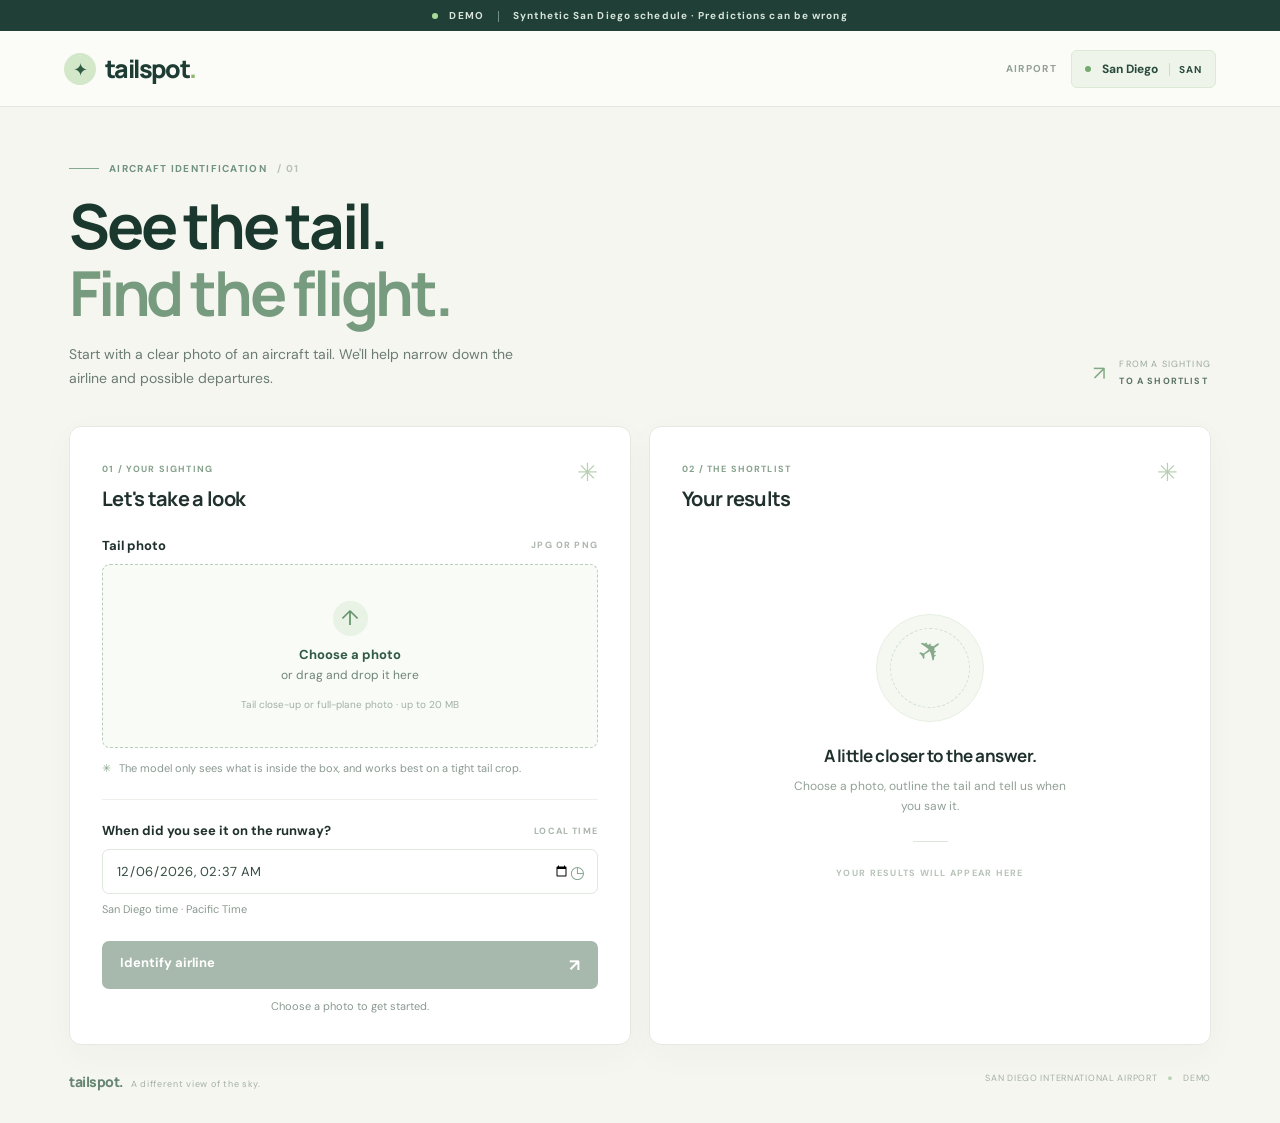
==== app/static/index.html @ aa43da2a "Add Tailspot Databricks App for tail photo submissions Implement the wireframe as a FastAPI Databric" ====
<!doctype html>
<html lang="en">
<head>
  <meta charset="utf-8">
  <meta name="viewport" content="width=device-width, initial-scale=1">
  <title>tailspot. · Identify the airline from a tail photo</title>
  <link rel="stylesheet" href="styles.css">
  <script src="app.js" defer></script>
</head>
<body>
  <div class="prototype-banner" role="note"><span class="status-dot" aria-hidden="true"></span> DEMO <span class="banner-divider" aria-hidden="true"></span> Synthetic San Diego schedule · Predictions can be wrong</div>
  <header class="topbar">
    <a class="brand" href="#top" aria-label="Tailspot home"><span class="brand-icon" aria-hidden="true">✦</span><span>tailspot<span class="brand-period">.</span></span></a>
    <div class="header-right">
      <span class="header-label">AIRPORT</span>
      <span class="airport-chip"><span class="airport-dot" aria-hidden="true"></span> San Diego <b>SAN</b></span>
    </div>
  </header>

  <main id="top">
    <section class="intro">
      <div>
        <div class="eyebrow"><span class="line" aria-hidden="true"></span> AIRCRAFT IDENTIFICATION <span class="eyebrow-number">/ 01</span></div>
        <h1>See the tail.<br><span>Find the flight.</span></h1>
        <p>Start with a clear photo of an aircraft tail. We'll help narrow down the airline and possible departures.</p>
      </div>
      <div class="intro-note"><span class="note-icon" aria-hidden="true">↗</span><span>FROM A SIGHTING<br><strong>TO A SHORTLIST</strong></span></div>
    </section>

    <div class="workspace">
      <!-- 01 / Input -->
      <section class="card input-card" aria-labelledby="input-title">
        <div class="card-heading">
          <div><span class="step">01 / YOUR SIGHTING</span><h2 id="input-title">Let's take a look</h2></div>
          <span class="corner-mark" aria-hidden="true">✳</span>
        </div>

        <div class="form-label-row"><label for="photo">Tail photo</label><span>JPG OR PNG</span></div>
        <label class="upload" id="upload-zone" for="photo">
          <span class="upload-icon" aria-hidden="true">↑</span>
          <strong>Choose a photo</strong>
          <span>or drag and drop it here</span>
          <small>Tail close-up or full-plane photo · up to <span id="upload-limit">20 MB</span></small>
          <input id="photo" type="file" accept="image/jpeg,image/png" class="visually-hidden" aria-describedby="photo-error">
        </label>

        <div class="preview" id="preview" hidden>
          <div class="preview-info">
            <div><span class="preview-eyebrow">SELECT THE TAIL</span><strong id="file-name"></strong></div>
            <button type="button" class="text-button" id="change-photo">Change photo ↗</button>
          </div>
          <div class="crop-help-row">
            <p class="crop-help">Drag a box around the tail, leaving a little space around it.</p>
            <button type="button" class="text-button" id="use-whole-photo">Use whole photo</button>
          </div>
          <canvas id="crop-canvas" aria-label="Photo: draw a box around the aircraft tail"></canvas>
          <fieldset class="crop-fields">
            <legend>Or enter the box edges as percentages of the image</legend>
            <label>Left <input id="crop-left" type="number" min="0" max="100" step="0.1" inputmode="decimal"></label>
            <label>Top <input id="crop-top" type="number" min="0" max="100" step="0.1" inputmode="decimal"></label>
            <label>Right <input id="crop-right" type="number" min="0" max="100" step="0.1" inputmode="decimal"></label>
            <label>Bottom <input id="crop-bottom" type="number" min="0" max="100" step="0.1" inputmode="decimal"></label>
          </fieldset>
          <p id="crop-error" class="crop-error" role="status"></p>
          <button type="button" id="apply-crop" class="crop-button" disabled>Preview tail crop ↗</button>
          <div id="cropped-result" hidden>
            <div class="crop-output-heading">TAIL CROP PREVIEW</div>
            <img id="cropped-image" alt="Preview of the selected tail crop">
            <p class="crop-output-note">The server may reduce large crops to 1536 px before sending them to the model.</p>
            <button type="button" id="download-crop" class="text-button">Download crop ↓</button>
          </div>
        </div>

        <p id="photo-error" class="form-error" role="alert" hidden></p>
        <p class="photo-guidance"><span aria-hidden="true">✳</span> The model only sees what is inside the box, and works best on a tight tail crop.</p>

        <div class="field-divider"></div>

        <div class="form-label-row"><label for="observed">When did you see it on the runway?</label><span>LOCAL TIME</span></div>
        <div class="time-field">
          <input id="observed" type="datetime-local" required aria-describedby="observed-hint">
          <span class="field-icon" aria-hidden="true">◷</span>
        </div>
        <p class="field-hint" id="observed-hint">San Diego time · Pacific Time</p>

        <button class="primary-button" id="submit-button" type="button" disabled>Identify airline <span aria-hidden="true">↗</span></button>
        <p class="button-note" id="submit-note">Choose a photo to get started.</p>
      </section>

      <!-- 02 / Results -->
      <section class="card result-card" id="result-card" aria-labelledby="results-title">
        <div class="card-heading">
          <div><span class="step">02 / THE SHORTLIST</span><h2 id="results-title" tabindex="-1">Your results</h2></div>
          <span class="status-badge" id="result-badge" hidden></span>
          <span class="corner-mark" id="result-corner" aria-hidden="true">✳</span>
        </div>

        <div id="result-region" aria-live="polite">
          <!-- Empty -->
          <div id="empty-state" class="empty-state">
            <div class="empty-icon" aria-hidden="true"><span>✈</span><i></i></div>
            <h3>A little closer to the answer.</h3>
            <p>Choose a photo, outline the tail and tell us when you saw it.</p>
            <div class="empty-divider"></div>
            <span>YOUR RESULTS WILL APPEAR HERE</span>
          </div>

          <!-- Working -->
          <div id="working-state" class="working-state" hidden>
            <div class="spinner" aria-hidden="true"></div>
            <h3>Identifying the airline…</h3>
            <p id="working-message" class="working-message">Uploading your photo…</p>
            <p class="working-meta">
              <span id="working-attempt" hidden></span>
              <span aria-hidden="true">ELAPSED <span id="working-elapsed">00:00</span></span>
            </p>
            <ol class="progress-steps" id="progress-steps" aria-label="Progress">
              <li data-step="upload">Save photo</li>
              <li data-step="model">Identify airline</li>
              <li data-step="schedule">Check schedule</li>
              <li data-step="record">Save result</li>
            </ol>
            <div class="candidate-note working-note">
              <span aria-hidden="true">✳</span>
              <p><strong>The first request after a quiet period can take a few minutes.</strong> The model scales to zero when idle and needs time to wake up. Keep this page open — we'll keep checking.</p>
            </div>
            <button type="button" class="reset-button" id="cancel-working">← Stop waiting and start over</button>
          </div>

          <!-- Result -->
          <div id="result-state" hidden>
            <div class="result-label"><span>IDENTIFIED AIRLINE</span><span>MODEL OUTPUT</span></div>
            <div class="airline-result">
              <div class="airline-emblem" id="airline-emblem" aria-hidden="true"></div>
              <div>
                <span class="result-caption">AIRLINE</span>
                <h3 id="airline-name"></h3>
                <p id="airline-confidence"></p>
              </div>
              <div class="airline-arrow" aria-hidden="true">↗</div>
            </div>
            <div class="probabilities" id="probabilities">
              <span class="result-caption" id="probabilities-title">SCORES FOR ALL AIRLINES</span>
              <ul class="probability-list" id="probability-list" aria-labelledby="probabilities-title"></ul>
            </div>
            <p class="result-warning" id="result-warning" hidden></p>

            <div class="candidate-heading">
              <div><span class="step">NEXT / SCHEDULE LOOKUP</span><h3>Possible departures</h3><p id="sighting-line"></p></div>
              <span class="count-badge" id="candidate-count"></span>
            </div>
            <div id="candidate-list"></div>
            <p class="no-candidates" id="no-candidates" hidden></p>

            <div class="candidate-note">
              <span aria-hidden="true">✳</span>
              <p><strong>These are possibilities, not confirmed flights.</strong> Schedule times are gate departures, and runway timing can vary. The model can also be wrong, even when its confidence is high. The schedule is synthetic demo data.</p>
            </div>
            <p class="submission-footnote" id="submission-footnote" hidden></p>
            <button type="button" class="reset-button" id="reset-result">← Start over</button>
          </div>

          <!-- Failed -->
          <div id="failed-state" class="failed-state" hidden>
            <div class="failed-icon" aria-hidden="true">!</div>
            <h3>We couldn't finish this one.</h3>
            <p id="failed-message" class="failed-message"></p>
            <div class="failed-actions">
              <button type="button" class="crop-button retry-button" id="retry-submission">Try again ↻</button>
              <button type="button" class="reset-button" id="reset-failed">← Start over</button>
            </div>
          </div>
        </div>
      </section>
    </div>

    <footer><span><strong>tailspot.</strong> &nbsp; A different view of the sky.</span><span>SAN DIEGO INTERNATIONAL AIRPORT <span class="footer-dot" aria-hidden="true">●</span> DEMO</span></footer>
  </main>
</body>
</html>
---- app/static/styles.css ----
@import url('https://fonts.googleapis.com/css2?family=DM+Sans:wght@400;500;600;700&family=Manrope:wght@400;500;600;700;800&display=swap');

/* ---------- Base ---------- */
:root {
  font-family: 'DM Sans', sans-serif;
  color: #20312d;
  background: #f6f6f1;
  font-synthesis: none;
}

* { box-sizing: border-box; }
[hidden] { display: none !important; }
body { margin: 0; }
h1, h2, h3, p { margin: 0; }
h1, h2, h3 { font-family: Manrope, sans-serif; }

.visually-hidden {
  position: absolute;
  width: 1px;
  height: 1px;
  padding: 0;
  margin: -1px;
  overflow: hidden;
  clip: rect(0, 0, 0, 0);
  white-space: nowrap;
  border: 0;
}

button:focus-visible,
input:focus-visible,
a:focus-visible {
  outline: 2px solid #285441;
  outline-offset: 2px;
}

/* ---------- Status banner & header ---------- */
.prototype-banner {
  background: #203f36;
  color: #d8e5dc;
  text-align: center;
  padding: 9px 18px;
  font-size: 10px;
  letter-spacing: .11em;
  font-weight: 700;
}

.status-dot,
.airport-dot {
  display: inline-block;
  width: 6px;
  height: 6px;
  border-radius: 50%;
  background: #a8db98;
  margin-right: 8px;
  vertical-align: middle;
}

.banner-divider {
  display: inline-block;
  height: 11px;
  border-left: 1px solid #729186;
  margin: 0 11px;
  vertical-align: middle;
}

.topbar {
  height: 76px;
  border-bottom: 1px solid #e2e7df;
  background: #fbfcf8;
  display: flex;
  align-items: center;
  justify-content: space-between;
  padding: 0 max(5%, calc((100% - 1190px) / 2));
}

.brand {
  font: 800 25px Manrope, sans-serif;
  text-decoration: none;
  color: #1d3c33;
  letter-spacing: -1.6px;
  display: flex;
  align-items: center;
  gap: 9px;
}

.brand-icon {
  font-size: 18px;
  background: #d3e7c9;
  color: #315c43;
  border-radius: 50%;
  width: 32px;
  height: 32px;
  display: grid;
  place-items: center;
  letter-spacing: 0;
}

.brand-period { color: #91b773; }

.header-right {
  display: flex;
  align-items: center;
  gap: 14px;
}

.header-label,
.airport-chip,
.step,
.eyebrow,
.form-label-row span,
.preview-eyebrow,
.result-label,
.result-caption,
.count-badge {
  font-size: 10px;
  letter-spacing: .13em;
  font-weight: 700;
}

.header-label { color: #939f98; }

.airport-chip {
  background: #eef4ea;
  border: 1px solid #dce9d7;
  padding: 10px 13px;
  border-radius: 6px;
  color: #294a3c;
  letter-spacing: 0;
  font-size: 12px;
}

.airport-chip b {
  border-left: 1px solid #cddccc;
  padding-left: 9px;
  margin-left: 8px;
  font-size: 10px;
  letter-spacing: .1em;
}

.airport-dot { background: #74aa6f; }

/* ---------- Intro ---------- */
main {
  max-width: 1190px;
  margin: auto;
  padding: 0 24px;
}

.intro {
  display: flex;
  justify-content: space-between;
  align-items: flex-end;
  padding: 55px 0 35px;
}

.eyebrow {
  color: #729280;
  display: flex;
  align-items: center;
  gap: 10px;
}

.line {
  width: 30px;
  height: 1px;
  background: #83a991;
}

.eyebrow-number { color: #b6c1b9; }

h1 {
  font-size: clamp(39px, 5vw, 62px);
  line-height: 1.08;
  letter-spacing: -3.2px;
  margin: 18px 0 16px;
  font-weight: 700;
  color: #1b382e;
}

h1 span { color: #779b7e; }

.intro p {
  font-size: 14px;
  color: #6b7c73;
  line-height: 1.7;
  max-width: 470px;
}

.intro-note {
  display: flex;
  gap: 12px;
  align-items: center;
  font-size: 9px;
  letter-spacing: .13em;
  color: #9aa89d;
  line-height: 1.8;
}

.intro-note strong { color: #597263; }

.note-icon {
  font-size: 20px;
  color: #83aa85;
}

/* ---------- Workspace & cards ---------- */
.workspace {
  display: grid;
  grid-template-columns: 1fr 1fr;
  gap: 18px;
  align-items: stretch;
}

.card {
  background: #fff;
  border: 1px solid #e4eae2;
  border-radius: 12px;
  box-shadow: 0 10px 35px #213c2c08;
  padding: 29px 32px;
}

.card-heading {
  display: flex;
  justify-content: space-between;
  align-items: flex-start;
  margin-bottom: 25px;
}

.step {
  color: #85a18c;
  font-size: 9px;
}

.card-heading h2 {
  font-size: 20px;
  letter-spacing: -.7px;
  margin-top: 8px;
}

/* Programmatic focus target (tabindex="-1") after results/failures appear. */
#results-title:focus { outline: none; }

.corner-mark {
  color: #b8cfb2;
  font-size: 25px;
}

/* ---------- Input card ---------- */
.form-label-row {
  display: flex;
  justify-content: space-between;
  align-items: center;
  margin-bottom: 10px;
}

.form-label-row label {
  font-size: 13px;
  font-weight: 700;
}

.form-label-row span {
  color: #aab6ac;
  font-size: 9px;
}

.upload {
  height: 184px;
  border: 1px dashed #bacdbd;
  border-radius: 8px;
  background: #f8fbf6;
  display: flex;
  flex-direction: column;
  align-items: center;
  justify-content: center;
  cursor: pointer;
  color: #718579;
  font-size: 12px;
  text-align: center;
  padding: 0 16px;
  transition: .2s;
}

.upload:hover,
.upload.dragging {
  background: #eef7eb;
  border-color: #739b77;
}

.upload:focus-within {
  outline: 2px solid #285441;
  outline-offset: 3px;
}

.upload strong {
  color: #315a45;
  font-size: 13px;
  margin: 10px 0 4px;
}

.upload small {
  color: #a2b0a4;
  margin-top: 15px;
}

.upload-icon {
  width: 35px;
  height: 35px;
  background: #e8f2e5;
  display: grid;
  place-items: center;
  border-radius: 50%;
  font-size: 21px;
  color: #66936d;
}

.preview {
  border: 1px solid #e4eae2;
  border-radius: 8px;
  overflow: hidden;
}

.preview-info {
  display: flex;
  justify-content: space-between;
  align-items: center;
  padding: 12px;
}

.preview-info strong {
  display: block;
  font-size: 12px;
  max-width: 220px;
  overflow: hidden;
  text-overflow: ellipsis;
  white-space: nowrap;
  margin-top: 4px;
}

.preview-eyebrow {
  color: #8aa08e;
  font-size: 9px;
}

.text-button,
.reset-button {
  border: 0;
  background: none;
  color: #517c5d;
  cursor: pointer;
  font-weight: 700;
  font-size: 11px;
  font-family: 'DM Sans', sans-serif;
}

.text-button:disabled,
.reset-button:disabled {
  opacity: .5;
  cursor: not-allowed;
}

.crop-help-row {
  display: flex;
  justify-content: space-between;
  align-items: baseline;
  gap: 12px;
  padding: 0 12px 10px;
}

.crop-help {
  font-size: 11px;
  line-height: 1.5;
  color: #708579;
}

.crop-help-row .text-button {
  padding: 0;
  white-space: nowrap;
}

#crop-canvas {
  display: block;
  width: 100%;
  height: auto;
  cursor: crosshair;
  touch-action: none;
  background: #edf2ed;
}

#crop-canvas.is-locked { cursor: not-allowed; }

.crop-fields {
  display: grid;
  grid-template-columns: repeat(4, minmax(0, 1fr));
  gap: 8px;
  border: 0;
  margin: 12px 12px 0;
  padding: 0;
}

.crop-fields legend {
  font-size: 10px;
  color: #708579;
  margin-bottom: 8px;
}

.crop-fields label {
  font-size: 10px;
  font-weight: 700;
  color: #61776a;
}

.crop-fields input {
  display: block;
  width: 100%;
  margin-top: 4px;
  border: 1px solid #dfe7de;
  border-radius: 5px;
  padding: 6px;
  font: 12px 'DM Sans', sans-serif;
  color: #354d40;
}

.crop-fields input:disabled {
  background: #f6f8f4;
  color: #9aa89d;
}

.crop-error {
  color: #ad4a3c;
  font-size: 11px;
  margin: 7px 12px;
}

.crop-button {
  margin: 4px 12px 12px;
  padding: 9px 12px;
  background: #e7f1e5;
  color: #315a45;
  border: 0;
  border-radius: 5px;
  font: 700 11px 'DM Sans', sans-serif;
  cursor: pointer;
}

.crop-button:disabled {
  opacity: .5;
  cursor: not-allowed;
}

#cropped-result {
  border-top: 1px solid #e4eae2;
  padding: 12px;
}

.crop-output-heading {
  font-size: 9px;
  letter-spacing: .12em;
  color: #85a18c;
  font-weight: 700;
  margin-bottom: 8px;
}

#cropped-image {
  display: block;
  max-width: 100%;
  max-height: 200px;
  width: auto;
  height: auto;
  margin-bottom: 8px;
}

.crop-output-note {
  font-size: 10px;
  line-height: 1.5;
  color: #8a9990;
  margin-bottom: 6px;
}

#download-crop { padding: 0; }

.form-error {
  color: #ad4a3c;
  background: #fbefec;
  border-radius: 6px;
  padding: 8px 10px;
  font-size: 11px;
  line-height: 1.5;
  margin-top: 10px;
}

.photo-guidance,
.field-hint,
.button-note {
  font-size: 11px;
  color: #8a9990;
  line-height: 1.6;
}

.photo-guidance {
  margin: 12px 0 0;
  display: flex;
  gap: 8px;
}

.photo-guidance span { color: #87a68a; }

.field-divider {
  border-top: 1px solid #edf0eb;
  margin: 22px 0;
}

.time-field {
  display: flex;
  border: 1px solid #dfe7de;
  border-radius: 7px;
  align-items: center;
  padding: 0 12px;
  height: 45px;
}

.time-field:focus-within {
  border-color: #739b77;
  box-shadow: 0 0 0 3px #e3eee0;
}

.time-field input {
  font: 13px 'DM Sans', sans-serif;
  color: #354d40;
  border: 0;
  background: transparent;
  width: 100%;
  outline: none;
}

.time-field input:disabled { color: #9aa89d; }

.field-icon {
  color: #82a288;
  font-size: 17px;
}

.field-hint { margin-top: 7px; }

.primary-button {
  width: 100%;
  height: 48px;
  border: 0;
  border-radius: 7px;
  background: #285441;
  color: white;
  text-align: left;
  padding: 0 18px;
  font: 700 13px 'DM Sans', sans-serif;
  margin-top: 22px;
  cursor: pointer;
}

.primary-button:hover { background: #1a4231; }

.primary-button:disabled,
.primary-button:disabled:hover {
  background: #a7b8ad;
  cursor: not-allowed;
}

.primary-button span {
  float: right;
  font-size: 17px;
}

.button-note {
  text-align: center;
  margin-top: 9px;
}

/* ---------- Result card ---------- */
.result-card { min-height: 575px; }

.status-badge {
  font-size: 9px;
  color: #8e9e91;
  background: #f3f6f1;
  border: 1px solid #e5ebe3;
  padding: 7px 9px;
  border-radius: 4px;
  letter-spacing: .1em;
  font-weight: 700;
}

.status-badge.is-working {
  color: #628269;
  background: #eff6ed;
  border-color: #dce9d7;
}

.status-badge.is-failed {
  color: #ad4a3c;
  background: #fbefec;
  border-color: #f1d8d2;
}

/* Empty */
.empty-state {
  min-height: 420px;
  display: flex;
  flex-direction: column;
  align-items: center;
  justify-content: center;
  text-align: center;
}

.empty-icon {
  width: 108px;
  height: 108px;
  background: #f4f8f1;
  border: 1px solid #e7efe4;
  border-radius: 50%;
  display: grid;
  place-items: center;
  color: #86a98b;
  position: relative;
  font-size: 30px;
}

.empty-icon:after {
  content: '';
  position: absolute;
  inset: 13px;
  border: 1px dashed #ceded0;
  border-radius: 50%;
}

.empty-icon span { transform: rotate(-35deg); }

.empty-state h3 {
  font-size: 17px;
  letter-spacing: -.5px;
  margin-top: 22px;
}

.empty-state p {
  font-size: 12px;
  color: #91a096;
  line-height: 1.7;
  max-width: 280px;
  margin-top: 9px;
}

.empty-divider {
  width: 35px;
  border-top: 1px solid #dce7da;
  margin: 25px;
}

.empty-state > span {
  font-size: 9px;
  color: #b7c3b8;
  letter-spacing: .14em;
  font-weight: 700;
}

/* Working */
.working-state {
  min-height: 420px;
  display: flex;
  flex-direction: column;
  align-items: center;
  justify-content: center;
  text-align: center;
}

.spinner {
  width: 58px;
  height: 58px;
  border-radius: 50%;
  border: 3px solid #e3eee0;
  border-top-color: #285441;
  animation: tailspot-spin 1s linear infinite;
}

@keyframes tailspot-spin {
  to { transform: rotate(360deg); }
}

.working-state h3 {
  font-size: 17px;
  letter-spacing: -.5px;
  margin-top: 22px;
}

.working-message {
  font-size: 12px;
  color: #6b7c73;
  line-height: 1.7;
  max-width: 320px;
  margin-top: 9px;
}

.working-meta {
  display: flex;
  gap: 12px;
  justify-content: center;
  font-size: 9px;
  letter-spacing: .13em;
  font-weight: 700;
  color: #85a18c;
  margin-top: 8px;
  font-variant-numeric: tabular-nums;
}

.progress-steps {
  list-style: none;
  display: flex;
  flex-wrap: wrap;
  justify-content: center;
  gap: 6px;
  padding: 0;
  margin: 22px 0 4px;
}

.progress-steps li {
  font-size: 9px;
  letter-spacing: .1em;
  font-weight: 700;
  text-transform: uppercase;
  color: #b7c3b8;
  background: #f6f8f4;
  border: 1px solid #e7efe4;
  border-radius: 4px;
  padding: 6px 8px;
}

.progress-steps li.is-done {
  color: #739c78;
  background: #eff6ed;
  border-color: #dce9d7;
}

.progress-steps li.is-active {
  color: #fff;
  background: #285441;
  border-color: #285441;
}

.working-note {
  text-align: left;
  max-width: 380px;
}

/* Result */
.result-label {
  display: flex;
  justify-content: space-between;
  color: #a0b0a2;
  font-size: 9px;
  margin-bottom: 10px;
}

.airline-result {
  display: flex;
  align-items: center;
  gap: 14px;
  padding: 17px;
  border: 1px solid #e5ece3;
  border-radius: 8px;
}

.airline-emblem {
  background: #254a6b;
  color: #f5d76e;
  border-radius: 50%;
  width: 46px;
  height: 46px;
  display: grid;
  place-items: center;
  font: 800 20px Manrope, sans-serif;
  flex: none;
}

.result-caption {
  color: #90a095;
  font-size: 9px;
}

.airline-result h3 {
  font-size: 16px;
  letter-spacing: -.4px;
  margin: 4px 0;
}

.airline-code {
  display: inline-block;
  margin-left: 5px;
  padding: 3px 6px;
  border-radius: 4px;
  background: #eef4ea;
  color: #688b6f;
  font: 700 10px 'DM Sans', sans-serif;
  letter-spacing: .08em;
  vertical-align: middle;
}

.airline-result p,
.candidate-heading p {
  font-size: 11px;
  color: #91a096;
}

.airline-arrow {
  margin-left: auto;
  color: #8fac96;
  font-size: 19px;
}

.probabilities { margin-top: 14px; }

.probability-list {
  list-style: none;
  margin: 9px 0 0;
  padding: 0;
  display: grid;
  gap: 7px;
}

.probability-row {
  display: grid;
  grid-template-columns: 84px 1fr 48px;
  align-items: center;
  gap: 10px;
  font-size: 11px;
  color: #61776a;
}

.probability-name {
  font-weight: 700;
  overflow: hidden;
  text-overflow: ellipsis;
  white-space: nowrap;
}

.probability-track {
  height: 6px;
  border-radius: 3px;
  background: #eef3ec;
  overflow: hidden;
}

.probability-fill {
  display: block;
  height: 100%;
  border-radius: 3px;
  background: #b7d1b2;
}

.probability-value {
  text-align: right;
  font-weight: 700;
  color: #628269;
  font-variant-numeric: tabular-nums;
}

.probability-row.is-top .probability-name { color: #1b382e; }
.probability-row.is-top .probability-fill { background: #285441; }

.result-warning {
  background: #fbf5e8;
  color: #85672c;
  border-radius: 6px;
  padding: 9px 11px;
  font-size: 11px;
  line-height: 1.5;
  margin-top: 14px;
}

.candidate-heading {
  display: flex;
  justify-content: space-between;
  align-items: flex-end;
  margin: 24px 0 10px;
}

.candidate-heading h3 {
  font-size: 17px;
  letter-spacing: -.5px;
  margin: 7px 0;
}

.count-badge {
  color: #739c78;
  background: #eff6ed;
  padding: 7px 8px;
  border-radius: 4px;
  font-size: 9px;
  white-space: nowrap;
}

.flight {
  display: flex;
  align-items: center;
  gap: 12px;
  padding: 13px 0;
  border-bottom: 1px solid #edf1ec;
}

.flight-icon {
  border-radius: 50%;
  background: #f1f6ef;
  width: 32px;
  height: 32px;
  display: grid;
  place-items: center;
  color: #729c7b;
  flex: none;
}

.flight-main strong { font: 700 13px Manrope, sans-serif; }

.flight-main strong span {
  font: 700 10px 'DM Sans', sans-serif;
  color: #a1b1a4;
  margin-left: 5px;
}

.flight-main small {
  display: block;
  margin-top: 4px;
  color: #97a69c;
  font-size: 10px;
}

.flight-time {
  margin-left: auto;
  text-align: right;
  font-size: 11px;
  font-weight: 700;
  color: #628269;
  white-space: nowrap;
}

.flight-time span {
  display: block;
  font-size: 9px;
  font-weight: 400;
  color: #a2b0a5;
  margin-top: 4px;
}

.no-candidates {
  font-size: 12px;
  color: #6b7c73;
  line-height: 1.6;
  padding: 13px 14px;
  border: 1px dashed #dce7da;
  border-radius: 8px;
  background: #f8fbf6;
}

.candidate-note {
  display: flex;
  gap: 9px;
  background: #f8f8f3;
  padding: 11px;
  margin-top: 14px;
  font-size: 10px;
  line-height: 1.5;
  color: #8d9a8c;
  border-radius: 6px;
}

.candidate-note span { color: #8eaa86; }
.candidate-note strong { color: #63796a; }

.submission-footnote {
  font-size: 10px;
  color: #a3b0a5;
  letter-spacing: .04em;
  margin-top: 12px;
}

.reset-button {
  padding: 0;
  margin-top: 16px;
}

/* Failed */
.failed-state {
  min-height: 420px;
  display: flex;
  flex-direction: column;
  align-items: center;
  justify-content: center;
  text-align: center;
}

.failed-icon {
  width: 58px;
  height: 58px;
  border-radius: 50%;
  background: #fbefec;
  color: #ad4a3c;
  display: grid;
  place-items: center;
  font: 800 24px Manrope, sans-serif;
}

.failed-state h3 {
  font-size: 17px;
  letter-spacing: -.5px;
  margin-top: 22px;
}

.failed-message {
  font-size: 12px;
  color: #6b7c73;
  line-height: 1.7;
  max-width: 340px;
  margin-top: 9px;
}

.failed-actions {
  display: flex;
  flex-direction: column;
  align-items: center;
  gap: 4px;
  margin-top: 20px;
}

.retry-button {
  margin: 0;
  padding: 10px 16px;
}

/* ---------- Footer ---------- */
footer {
  display: flex;
  justify-content: space-between;
  gap: 20px;
  padding: 27px 0 32px;
  color: #a3b0a5;
  font-size: 9px;
  letter-spacing: .08em;
}

footer strong {
  font: 800 14px Manrope, sans-serif;
  color: #668572;
  letter-spacing: -.5px;
}

.footer-dot {
  color: #b9d3b4;
  margin: 0 7px;
}

/* ---------- Responsive & motion ---------- */
@media (max-width: 760px) {
  .topbar { padding: 0 20px; }
  .header-label,
  .intro-note { display: none; }
  .intro { padding-top: 36px; }
  .workspace { grid-template-columns: 1fr; }
  .card { padding: 24px; }
  .result-card { min-height: 480px; }
  .empty-state,
  .working-state,
  .failed-state { min-height: 360px; }
  footer { flex-direction: column; }
  .intro h1 { letter-spacing: -2px; }
  .prototype-banner { font-size: 9px; }
  .crop-help-row { flex-direction: column; gap: 4px; }
  .probability-row { grid-template-columns: 72px 1fr 44px; }
}

@media (prefers-reduced-motion: reduce) {
  .spinner {
    animation: none;
    border-color: #cfe0cb;
    border-top-color: #285441;
    border-right-color: #285441;
  }
  .upload { transition: none; }
}
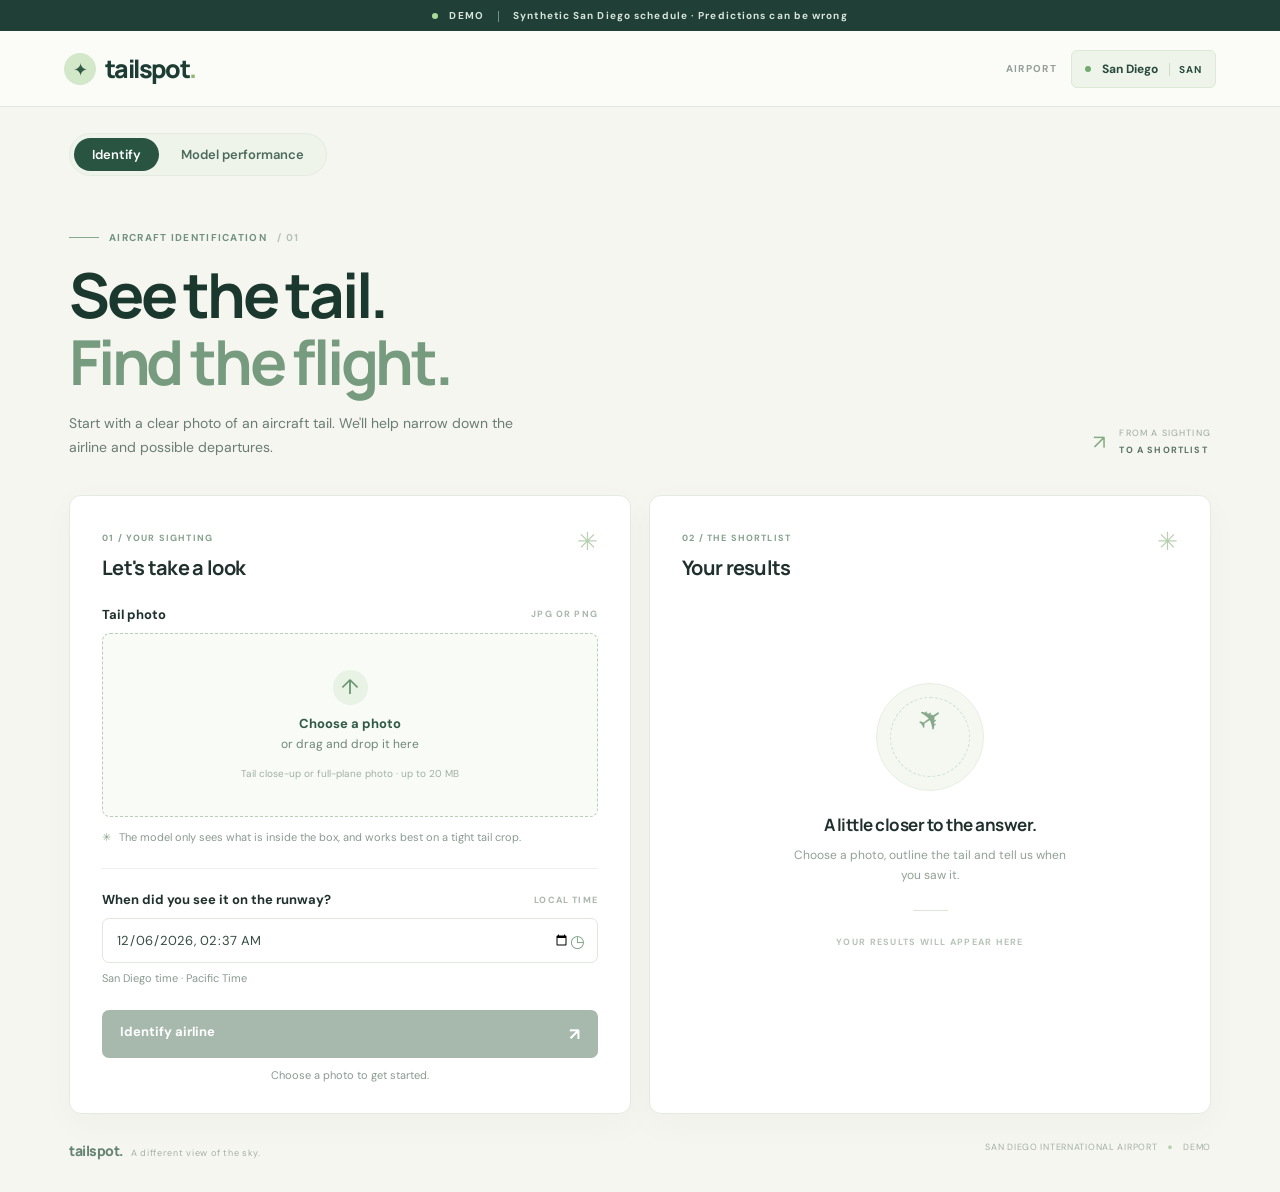
==== commit 5ead496e: "Add dataset v2, tracked retraining and a model performance view Dataset v2 adds the 33 attributed ph" ====
--- a/app/static/index.html
+++ b/app/static/index.html
@@ -6,6 +6,7 @@
   <title>tailspot. · Identify the airline from a tail photo</title>
   <link rel="stylesheet" href="styles.css">
   <script src="app.js" defer></script>
+  <script src="performance.js" defer></script>
 </head>
 <body>
   <div class="prototype-banner" role="note"><span class="status-dot" aria-hidden="true"></span> DEMO <span class="banner-divider" aria-hidden="true"></span> Synthetic San Diego schedule · Predictions can be wrong</div>
@@ -18,6 +19,12 @@
   </header>
 
   <main id="top">
+    <div class="view-tabs" role="tablist" aria-label="Tailspot views">
+      <button type="button" class="view-tab" role="tab" id="tab-identify" data-tab="identify" aria-controls="panel-identify" aria-selected="true">Identify</button>
+      <button type="button" class="view-tab" role="tab" id="tab-performance" data-tab="performance" aria-controls="panel-performance" aria-selected="false" tabindex="-1">Model performance</button>
+    </div>
+
+    <div id="panel-identify" class="view-panel" role="tabpanel" aria-labelledby="tab-identify" tabindex="0">
     <section class="intro">
       <div>
         <div class="eyebrow"><span class="line" aria-hidden="true"></span> AIRCRAFT IDENTIFICATION <span class="eyebrow-number">/ 01</span></div>
@@ -173,6 +180,100 @@
         </div>
       </section>
     </div>
+    </div>
+
+    <div id="panel-performance" class="view-panel perf" role="tabpanel" aria-labelledby="tab-performance" tabindex="0" hidden>
+      <section class="intro perf-intro">
+        <div>
+          <div class="eyebrow"><span class="line" aria-hidden="true"></span> MODEL PERFORMANCE <span class="eyebrow-number">/ 02</span></div>
+          <h1>How well does it<br><span>really work?</span></h1>
+          <p>Every compared model version, scored on the same held-out images. The test sets are small, so every number shows how many images it is based on.</p>
+        </div>
+        <div class="perf-toolbar">
+          <button type="button" class="crop-button perf-refresh" id="perf-refresh">Refresh <span aria-hidden="true">↻</span></button>
+          <p class="perf-updated" id="perf-updated" role="status">Not loaded yet</p>
+        </div>
+      </section>
+
+      <!-- Comparison summary (cards, models, matrix, context, drill-down) -->
+      <div id="perf-summary-state" class="perf-state-slot"></div>
+      <p id="perf-empty" class="no-candidates perf-empty" hidden>No comparison has been published yet. Run evaluation/compare.py and evaluation/publish.py.</p>
+
+      <div id="perf-summary-content" hidden>
+        <div class="perf-cards" id="perf-cards"></div>
+
+        <section class="card perf-section" aria-labelledby="perf-models-title">
+          <div class="card-heading">
+            <div><span class="step">A / MODEL VERSIONS</span><h2 id="perf-models-title">Models compared</h2></div>
+            <span class="corner-mark" aria-hidden="true">✳</span>
+          </div>
+          <div id="perf-models"></div>
+        </section>
+
+        <section class="card perf-section" aria-labelledby="perf-matrix-title">
+          <div class="card-heading">
+            <div><span class="step">B / RESULTS</span><h2 id="perf-matrix-title">Accuracy by evaluation set</h2></div>
+            <span class="corner-mark" aria-hidden="true">✳</span>
+          </div>
+          <p class="perf-section-note">Correct / images scored (accuracy), with macro F1 and expected calibration error (ECE, lower is better). The best model in each row is marked.</p>
+          <div id="perf-matrix"></div>
+        </section>
+
+        <section class="card perf-section" aria-labelledby="perf-context-title">
+          <div class="card-heading">
+            <div><span class="step">C / CONTEXT SENSITIVITY</span><h2 id="perf-context-title">How much of the plane should be in the box?</h2></div>
+            <span class="corner-mark" aria-hidden="true">✳</span>
+          </div>
+          <p class="perf-section-note">The same images, cropped around the tail box scaled 1.0× to 3.0× about its centre, and the whole image.</p>
+          <div id="perf-context"></div>
+        </section>
+
+        <section class="card perf-section" aria-labelledby="perf-drill-title">
+          <div class="card-heading">
+            <div><span class="step">D / DRILL-DOWN</span><h2 id="perf-drill-title">Every prediction</h2></div>
+            <span class="corner-mark" aria-hidden="true">✳</span>
+          </div>
+          <div class="perf-controls">
+            <label>Evaluation set <select id="perf-drill-set"></select></label>
+            <label>Variant <select id="perf-drill-variant"></select></label>
+            <label class="perf-check"><input type="checkbox" id="perf-drill-mistakes"> Only mistakes</label>
+          </div>
+          <p class="perf-section-note" id="perf-drill-description"></p>
+          <div id="perf-drill-body" aria-live="polite"></div>
+        </section>
+      </div>
+
+      <section class="card perf-section" aria-labelledby="perf-training-title">
+        <div class="card-heading">
+          <div><span class="step">E / TRAINING</span><h2 id="perf-training-title">Training runs</h2></div>
+          <span class="corner-mark" aria-hidden="true">✳</span>
+        </div>
+        <div id="perf-training-list"></div>
+        <div id="perf-training-detail"></div>
+      </section>
+
+      <section class="card perf-section" aria-labelledby="perf-submissions-title">
+        <div class="card-heading">
+          <div><span class="step">F / IN THE APP</span><h2 id="perf-submissions-title">App submissions</h2></div>
+          <span class="corner-mark" aria-hidden="true">✳</span>
+        </div>
+        <div id="perf-submissions"></div>
+      </section>
+
+      <section class="card perf-section perf-caveats" aria-labelledby="perf-caveats-title">
+        <div class="card-heading">
+          <div><span class="step">G / READ THIS FIRST</span><h2 id="perf-caveats-title">Honest caveats</h2></div>
+          <span class="corner-mark" aria-hidden="true">✳</span>
+        </div>
+        <ul class="perf-caveat-list">
+          <li><strong>The test sets are small.</strong> Each result shows how many images it is based on (n). With 10 images, one mistake moves accuracy by 10 points, so small differences between versions may be noise.</li>
+          <li><strong>Confidence is uncalibrated.</strong> A 90% score does not mean the model is right 90% of the time. ECE shows how far confidence and accuracy disagree.</li>
+          <li><strong>The flight schedule plays no part here.</strong> These numbers score the airline classifier only; the schedule lookup in the Identify tab uses synthetic demo data.</li>
+          <li><strong>“Selected by validation”</strong> marks the new (v2) version with the best accuracy on the 13 validation images; ties are broken by lower log loss, which can favour a model trained without label smoothing. The test sets were not used to choose it.</li>
+          <li id="perf-caveat-stress" hidden><strong>Full-plane stress set:</strong> <span id="perf-caveat-stress-text"></span></li>
+        </ul>
+      </section>
+    </div>
 
     <footer><span><strong>tailspot.</strong> &nbsp; A different view of the sky.</span><span>SAN DIEGO INTERNATIONAL AIRPORT <span class="footer-dot" aria-hidden="true">●</span> DEMO</span></footer>
   </main>
--- a/app/static/styles.css
+++ b/app/static/styles.css
@@ -1080,3 +1080,150 @@
   }
   .upload { transition: none; }
 }
+
+/* ---------- View tabs ---------- */
+.view-tabs {
+  display: inline-flex;
+  gap: 4px;
+  margin-top: 26px;
+  padding: 4px;
+  background: #eef4ea;
+  border: 1px solid #e4eae2;
+  border-radius: 999px;
+}
+.view-tab {
+  border: 0;
+  background: transparent;
+  color: #4d6a5b;
+  font: 600 13px 'DM Sans', sans-serif;
+  padding: 8px 18px;
+  border-radius: 999px;
+  cursor: pointer;
+}
+.view-tab:hover { color: #1d3c33; }
+.view-tab[aria-selected="true"] { background: #285441; color: #fff; }
+
+/* ---------- Performance panel ---------- */
+.perf-toolbar { display: flex; flex-direction: column; align-items: flex-end; gap: 8px; }
+.perf-updated, .perf-muted, .perf-loading { font-size: 12px; color: #708579; }
+.perf-loading { padding: 18px 0; }
+.perf-section { margin-bottom: 18px; }
+.perf-section-note { font-size: 13px; color: #708579; line-height: 1.6; margin: -12px 0 16px; max-width: 760px; }
+.perf-empty, .perf-state-slot:not(:empty) { margin-bottom: 18px; }
+.perf-error {
+  display: flex; align-items: center; justify-content: space-between; gap: 14px;
+  padding: 14px 16px; border: 1px solid #ecd2cc; background: #fbf1ee; border-radius: 10px;
+  color: #ad4a3c; font-size: 13px;
+}
+.perf-retry { flex: none; }
+.perf h3 { font-size: 15px; letter-spacing: -.3px; color: #1d3c33; margin: 0 0 10px; }
+.perf h4 { font: 700 10px 'DM Sans', sans-serif; letter-spacing: .12em; text-transform: uppercase; color: #85a18c; margin: 16px 0 8px; }
+
+.perf-cards { display: grid; grid-template-columns: repeat(4, minmax(0, 1fr)); gap: 12px; margin-bottom: 18px; }
+.perf-card {
+  display: flex; flex-direction: column; gap: 4px; padding: 14px 16px;
+  background: #f4f8f1; border: 1px solid #e4eae2; border-radius: 10px;
+}
+.perf-card-label { font-size: 10px; letter-spacing: .12em; font-weight: 700; color: #85a18c; text-transform: uppercase; }
+.perf-card-value { font: 700 20px Manrope, sans-serif; color: #1d3c33; letter-spacing: -.5px; }
+.perf-card-sub { font-size: 11px; color: #708579; }
+
+/* Tables */
+.perf-table-wrap { overflow-x: auto; border: 1px solid #e4eae2; border-radius: 10px; }
+.perf-table-wrap:focus-visible { outline: 2px solid #285441; outline-offset: 2px; }
+.perf-table { width: 100%; border-collapse: collapse; font-size: 12.5px; font-variant-numeric: tabular-nums; }
+.perf-table th, .perf-table td { padding: 8px 10px; text-align: left; border-bottom: 1px solid #e4eae2; vertical-align: top; }
+.perf-table thead th {
+  background: #f4f8f1; color: #4d6a5b; font-size: 10px; letter-spacing: .1em; text-transform: uppercase;
+  font-weight: 700; white-space: nowrap;
+}
+.perf-table tbody tr:last-child > * { border-bottom: 0; }
+.perf-table tbody th { font-weight: 600; color: #1d3c33; }
+.perf-table tr.is-selected > * { background: #f4f8f1; }
+.perf-table tr.is-wrong > * { background: #fbf1ee; }
+.perf-row-title { display: block; }
+.perf-row-variant { display: block; font-size: 11px; color: #285441; font-weight: 600; }
+.perf-row-desc { display: block; max-width: 360px; margin-top: 4px; font-size: 11px; font-weight: 400; color: #708579; line-height: 1.5; }
+.perf-cell { white-space: nowrap; }
+.perf-cell-main { display: block; font-weight: 600; color: #20312d; }
+.perf-cell-sub { display: block; font-size: 11px; color: #708579; margin-top: 2px; }
+.perf-cell.is-best { background: #eef4ea; }
+.perf-cell.is-best .perf-cell-main { color: #285441; }
+.perf-star { color: #c9873e; margin-left: 4px; }
+.perf-ok { color: #285441; font-weight: 700; }
+.perf-bad { color: #ad4a3c; font-weight: 700; }
+
+.perf-badge {
+  display: inline-block; margin: 0 4px 3px 0; padding: 2px 8px; border-radius: 999px;
+  font-size: 10.5px; font-weight: 600; background: #eef4ea; color: #285441; border: 1px solid #dbe6d6; white-space: nowrap;
+}
+.perf-badge-serving { background: #285441; color: #fff; border-color: #285441; }
+.perf-badge-selected { background: #fff6e8; color: #8a5a1f; border-color: #f0dcbb; }
+.perf-badge-status-running, .perf-badge-status-scheduled { background: #e8f0fa; color: #2f5f8f; border-color: #cfe0f2; }
+.perf-badge-status-failed, .perf-badge-status-killed { background: #fbf1ee; color: #ad4a3c; border-color: #ecd2cc; }
+.perf-detail-title .perf-badge { vertical-align: middle; margin-left: 6px; }
+.perf-link-button {
+  border: 1px solid #cddccb; background: #fff; color: #285441; border-radius: 999px;
+  padding: 4px 10px; font: 600 11.5px 'DM Sans', sans-serif; cursor: pointer; white-space: nowrap;
+}
+.perf-link-button[aria-pressed="true"] { background: #285441; border-color: #285441; color: #fff; }
+
+/* Charts */
+.perf-chart-grid { display: grid; grid-template-columns: repeat(2, minmax(0, 1fr)); gap: 18px; }
+.perf-figure { margin: 0; }
+.perf-figure-title { font: 600 13px Manrope, sans-serif; color: #1d3c33; margin-bottom: 6px; }
+.perf-chart { display: block; width: 100%; height: auto; overflow: visible; }
+.perf-grid { stroke: #e4eae2; stroke-width: 1; }
+.perf-axis { fill: #708579; font: 11px 'DM Sans', sans-serif; }
+.perf-axis-label { font-weight: 600; }
+.perf-legend { list-style: none; display: flex; flex-wrap: wrap; gap: 6px 14px; padding: 0; margin: 6px 0 0; font-size: 12px; color: #4d6a5b; }
+.perf-legend li { display: inline-flex; align-items: center; gap: 6px; }
+.perf-swatch { width: 16px; height: 3px; border-radius: 2px; background: var(--swatch); }
+.perf-swatch.is-dashed { background: repeating-linear-gradient(90deg, var(--swatch) 0 5px, transparent 5px 8px); }
+#perf-training-detail:not(:empty) { margin-top: 22px; }
+
+/* Bars & histogram */
+.perf-bars { min-width: 0; }
+.perf-bars h4:first-child { margin-top: 0; }
+.perf-bar-row { display: grid; grid-template-columns: 84px 1fr 40px; align-items: center; gap: 10px; margin-bottom: 7px; font-size: 12px; }
+.perf-bar-label { color: #20312d; }
+.perf-bar-track { height: 8px; background: #eef4ea; border-radius: 999px; overflow: hidden; }
+.perf-bar-fill { display: block; height: 100%; background: #779b7e; border-radius: 999px; }
+.perf-bar-value { text-align: right; color: #4d6a5b; font-variant-numeric: tabular-nums; }
+.perf-hist { display: flex; align-items: flex-end; gap: 8px; height: 150px; padding-top: 4px; }
+.perf-hist-col { flex: 1; height: 100%; display: flex; flex-direction: column; justify-content: flex-end; align-items: stretch; text-align: center; }
+.perf-hist-bar { display: block; min-height: 2px; background: #285441; border-radius: 6px 6px 0 0; }
+.perf-hist-count { font-size: 11px; color: #4d6a5b; margin-bottom: 3px; }
+.perf-hist-label { font-size: 10px; color: #708579; margin-top: 5px; white-space: nowrap; }
+.perf-sub-grid { display: grid; grid-template-columns: repeat(2, minmax(0, 1fr)); gap: 24px; margin-bottom: 8px; }
+
+/* Drill-down */
+.perf-controls { display: flex; flex-wrap: wrap; gap: 12px 18px; align-items: flex-end; margin-bottom: 12px; font-size: 12px; color: #4d6a5b; font-weight: 600; }
+.perf-controls label { display: flex; flex-direction: column; gap: 5px; }
+.perf-controls select {
+  min-width: 200px; padding: 8px 10px; border: 1px solid #d6e0d3; border-radius: 8px;
+  background: #fff; color: #20312d; font: 500 13px 'DM Sans', sans-serif;
+}
+.perf-controls select:focus-visible { outline: 2px solid #285441; outline-offset: 2px; }
+.perf-controls .perf-check { flex-direction: row; align-items: center; padding-bottom: 8px; }
+.perf-drill-version { padding-top: 18px; margin-top: 18px; border-top: 1px solid #e4eae2; }
+.perf-drill-version:first-child { border-top: 0; margin-top: 0; padding-top: 4px; }
+.perf-drill-grid { display: grid; grid-template-columns: minmax(0, 3fr) minmax(0, 2fr); gap: 20px; margin-bottom: 14px; align-items: start; }
+.perf-confusion td.perf-cm { text-align: center; }
+.perf-cm.is-diag { background: #eef4ea; color: #285441; font-weight: 700; }
+.perf-cm.is-off { background: #fbf1ee; color: #ad4a3c; font-weight: 700; }
+.perf-cm.is-zero { color: #c3cdc6; }
+
+.perf-caveat-list { margin: 0; padding-left: 18px; font-size: 13px; line-height: 1.7; color: #4d6a5b; }
+.perf-caveat-list li + li { margin-top: 6px; }
+
+@media (max-width: 760px) {
+  .view-tabs { display: flex; }
+  .view-tab { flex: 1; padding: 8px 10px; }
+  .perf-intro { flex-direction: column; align-items: flex-start; gap: 16px; }
+  .perf-toolbar { align-items: flex-start; }
+  .perf-cards { grid-template-columns: repeat(2, minmax(0, 1fr)); }
+  .perf-chart-grid, .perf-sub-grid, .perf-drill-grid { grid-template-columns: 1fr; }
+  .perf-controls select { min-width: 0; width: 100%; }
+  .perf-controls label { flex: 1 1 100%; }
+}
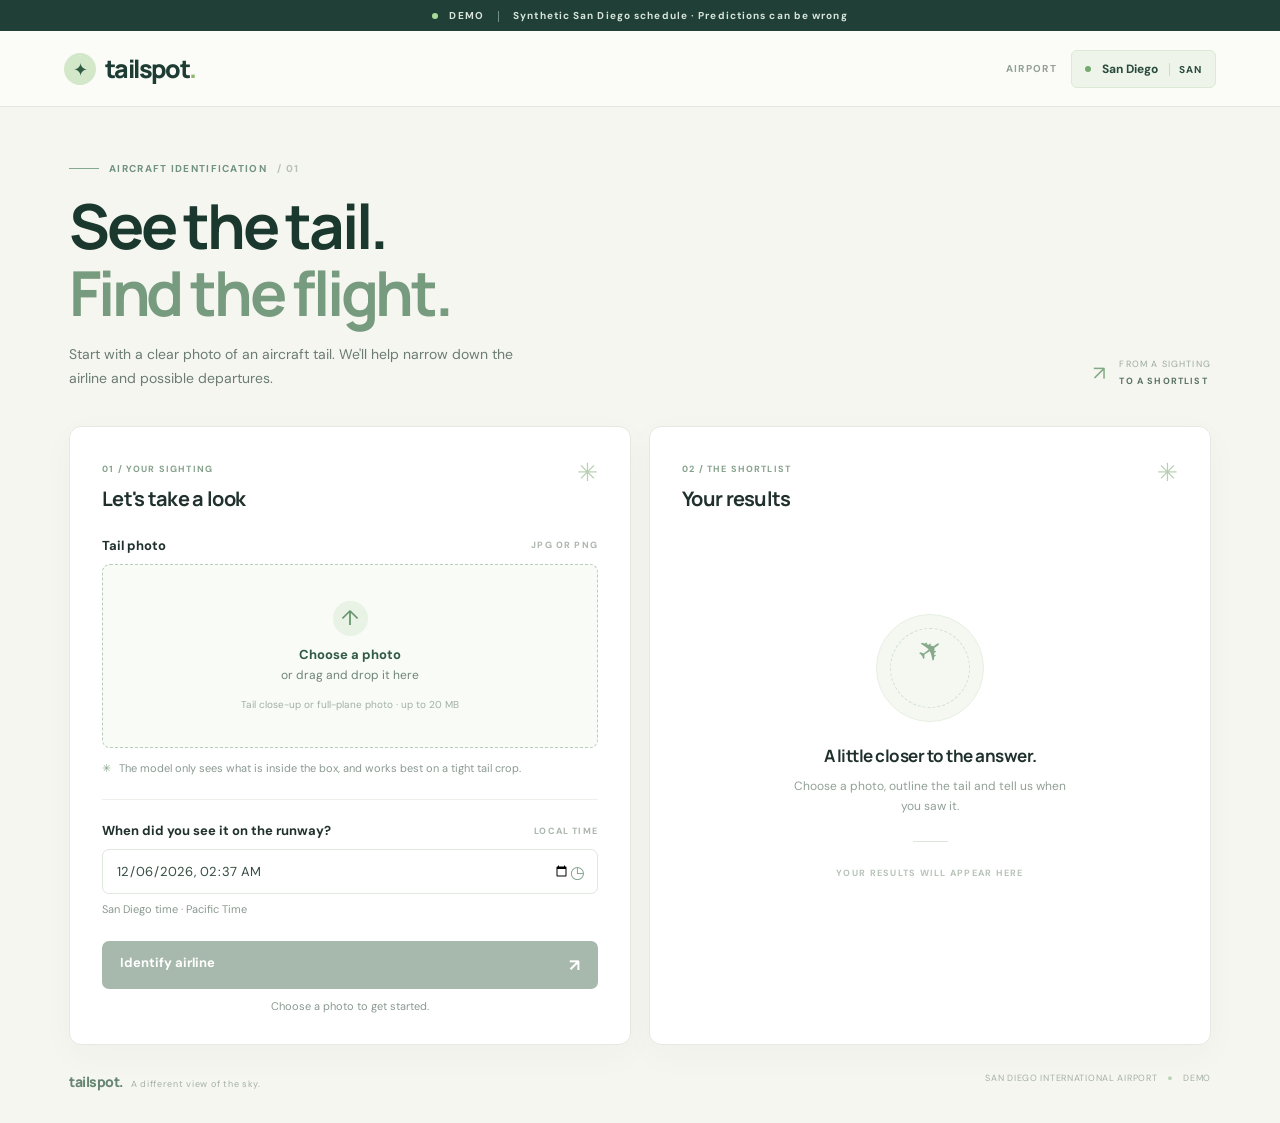
==== commit c39a04f6: "Merge pull request #16 from nradich/feature/databricks-app Add Tailspot Databricks App for tail phot" ====
--- a/app/static/index.html
+++ b/app/static/index.html
@@ -6,7 +6,6 @@
   <title>tailspot. · Identify the airline from a tail photo</title>
   <link rel="stylesheet" href="styles.css">
   <script src="app.js" defer></script>
-  <script src="performance.js" defer></script>
 </head>
 <body>
   <div class="prototype-banner" role="note"><span class="status-dot" aria-hidden="true"></span> DEMO <span class="banner-divider" aria-hidden="true"></span> Synthetic San Diego schedule · Predictions can be wrong</div>
@@ -19,12 +18,6 @@
   </header>
 
   <main id="top">
-    <div class="view-tabs" role="tablist" aria-label="Tailspot views">
-      <button type="button" class="view-tab" role="tab" id="tab-identify" data-tab="identify" aria-controls="panel-identify" aria-selected="true">Identify</button>
-      <button type="button" class="view-tab" role="tab" id="tab-performance" data-tab="performance" aria-controls="panel-performance" aria-selected="false" tabindex="-1">Model performance</button>
-    </div>
-
-    <div id="panel-identify" class="view-panel" role="tabpanel" aria-labelledby="tab-identify" tabindex="0">
     <section class="intro">
       <div>
         <div class="eyebrow"><span class="line" aria-hidden="true"></span> AIRCRAFT IDENTIFICATION <span class="eyebrow-number">/ 01</span></div>
@@ -180,100 +173,6 @@
         </div>
       </section>
     </div>
-    </div>
-
-    <div id="panel-performance" class="view-panel perf" role="tabpanel" aria-labelledby="tab-performance" tabindex="0" hidden>
-      <section class="intro perf-intro">
-        <div>
-          <div class="eyebrow"><span class="line" aria-hidden="true"></span> MODEL PERFORMANCE <span class="eyebrow-number">/ 02</span></div>
-          <h1>How well does it<br><span>really work?</span></h1>
-          <p>Every compared model version, scored on the same held-out images. The test sets are small, so every number shows how many images it is based on.</p>
-        </div>
-        <div class="perf-toolbar">
-          <button type="button" class="crop-button perf-refresh" id="perf-refresh">Refresh <span aria-hidden="true">↻</span></button>
-          <p class="perf-updated" id="perf-updated" role="status">Not loaded yet</p>
-        </div>
-      </section>
-
-      <!-- Comparison summary (cards, models, matrix, context, drill-down) -->
-      <div id="perf-summary-state" class="perf-state-slot"></div>
-      <p id="perf-empty" class="no-candidates perf-empty" hidden>No comparison has been published yet. Run evaluation/compare.py and evaluation/publish.py.</p>
-
-      <div id="perf-summary-content" hidden>
-        <div class="perf-cards" id="perf-cards"></div>
-
-        <section class="card perf-section" aria-labelledby="perf-models-title">
-          <div class="card-heading">
-            <div><span class="step">A / MODEL VERSIONS</span><h2 id="perf-models-title">Models compared</h2></div>
-            <span class="corner-mark" aria-hidden="true">✳</span>
-          </div>
-          <div id="perf-models"></div>
-        </section>
-
-        <section class="card perf-section" aria-labelledby="perf-matrix-title">
-          <div class="card-heading">
-            <div><span class="step">B / RESULTS</span><h2 id="perf-matrix-title">Accuracy by evaluation set</h2></div>
-            <span class="corner-mark" aria-hidden="true">✳</span>
-          </div>
-          <p class="perf-section-note">Correct / images scored (accuracy), with macro F1 and expected calibration error (ECE, lower is better). The best model in each row is marked.</p>
-          <div id="perf-matrix"></div>
-        </section>
-
-        <section class="card perf-section" aria-labelledby="perf-context-title">
-          <div class="card-heading">
-            <div><span class="step">C / CONTEXT SENSITIVITY</span><h2 id="perf-context-title">How much of the plane should be in the box?</h2></div>
-            <span class="corner-mark" aria-hidden="true">✳</span>
-          </div>
-          <p class="perf-section-note">The same images, cropped around the tail box scaled 1.0× to 3.0× about its centre, and the whole image.</p>
-          <div id="perf-context"></div>
-        </section>
-
-        <section class="card perf-section" aria-labelledby="perf-drill-title">
-          <div class="card-heading">
-            <div><span class="step">D / DRILL-DOWN</span><h2 id="perf-drill-title">Every prediction</h2></div>
-            <span class="corner-mark" aria-hidden="true">✳</span>
-          </div>
-          <div class="perf-controls">
-            <label>Evaluation set <select id="perf-drill-set"></select></label>
-            <label>Variant <select id="perf-drill-variant"></select></label>
-            <label class="perf-check"><input type="checkbox" id="perf-drill-mistakes"> Only mistakes</label>
-          </div>
-          <p class="perf-section-note" id="perf-drill-description"></p>
-          <div id="perf-drill-body" aria-live="polite"></div>
-        </section>
-      </div>
-
-      <section class="card perf-section" aria-labelledby="perf-training-title">
-        <div class="card-heading">
-          <div><span class="step">E / TRAINING</span><h2 id="perf-training-title">Training runs</h2></div>
-          <span class="corner-mark" aria-hidden="true">✳</span>
-        </div>
-        <div id="perf-training-list"></div>
-        <div id="perf-training-detail"></div>
-      </section>
-
-      <section class="card perf-section" aria-labelledby="perf-submissions-title">
-        <div class="card-heading">
-          <div><span class="step">F / IN THE APP</span><h2 id="perf-submissions-title">App submissions</h2></div>
-          <span class="corner-mark" aria-hidden="true">✳</span>
-        </div>
-        <div id="perf-submissions"></div>
-      </section>
-
-      <section class="card perf-section perf-caveats" aria-labelledby="perf-caveats-title">
-        <div class="card-heading">
-          <div><span class="step">G / READ THIS FIRST</span><h2 id="perf-caveats-title">Honest caveats</h2></div>
-          <span class="corner-mark" aria-hidden="true">✳</span>
-        </div>
-        <ul class="perf-caveat-list">
-          <li><strong>The test sets are small.</strong> Each result shows how many images it is based on (n). With 10 images, one mistake moves accuracy by 10 points, so small differences between versions may be noise.</li>
-          <li><strong>Confidence is uncalibrated.</strong> A 90% score does not mean the model is right 90% of the time. ECE shows how far confidence and accuracy disagree.</li>
-          <li><strong>The flight schedule plays no part here.</strong> These numbers score the airline classifier only; the schedule lookup in the Identify tab uses synthetic demo data.</li>
-          <li><strong>“Selected by validation”</strong> marks the new (v2) version with the best accuracy on the 13 validation images; ties are broken by lower log loss, which can favour a model trained without label smoothing. The test sets were not used to choose it.</li>
-          <li id="perf-caveat-stress" hidden><strong>Full-plane stress set:</strong> <span id="perf-caveat-stress-text"></span></li>
-        </ul>
-      </section>
-    </div>
 
     <footer><span><strong>tailspot.</strong> &nbsp; A different view of the sky.</span><span>SAN DIEGO INTERNATIONAL AIRPORT <span class="footer-dot" aria-hidden="true">●</span> DEMO</span></footer>
   </main>
--- a/app/static/styles.css
+++ b/app/static/styles.css
@@ -1080,150 +1080,3 @@
   }
   .upload { transition: none; }
 }
-
-/* ---------- View tabs ---------- */
-.view-tabs {
-  display: inline-flex;
-  gap: 4px;
-  margin-top: 26px;
-  padding: 4px;
-  background: #eef4ea;
-  border: 1px solid #e4eae2;
-  border-radius: 999px;
-}
-.view-tab {
-  border: 0;
-  background: transparent;
-  color: #4d6a5b;
-  font: 600 13px 'DM Sans', sans-serif;
-  padding: 8px 18px;
-  border-radius: 999px;
-  cursor: pointer;
-}
-.view-tab:hover { color: #1d3c33; }
-.view-tab[aria-selected="true"] { background: #285441; color: #fff; }
-
-/* ---------- Performance panel ---------- */
-.perf-toolbar { display: flex; flex-direction: column; align-items: flex-end; gap: 8px; }
-.perf-updated, .perf-muted, .perf-loading { font-size: 12px; color: #708579; }
-.perf-loading { padding: 18px 0; }
-.perf-section { margin-bottom: 18px; }
-.perf-section-note { font-size: 13px; color: #708579; line-height: 1.6; margin: -12px 0 16px; max-width: 760px; }
-.perf-empty, .perf-state-slot:not(:empty) { margin-bottom: 18px; }
-.perf-error {
-  display: flex; align-items: center; justify-content: space-between; gap: 14px;
-  padding: 14px 16px; border: 1px solid #ecd2cc; background: #fbf1ee; border-radius: 10px;
-  color: #ad4a3c; font-size: 13px;
-}
-.perf-retry { flex: none; }
-.perf h3 { font-size: 15px; letter-spacing: -.3px; color: #1d3c33; margin: 0 0 10px; }
-.perf h4 { font: 700 10px 'DM Sans', sans-serif; letter-spacing: .12em; text-transform: uppercase; color: #85a18c; margin: 16px 0 8px; }
-
-.perf-cards { display: grid; grid-template-columns: repeat(4, minmax(0, 1fr)); gap: 12px; margin-bottom: 18px; }
-.perf-card {
-  display: flex; flex-direction: column; gap: 4px; padding: 14px 16px;
-  background: #f4f8f1; border: 1px solid #e4eae2; border-radius: 10px;
-}
-.perf-card-label { font-size: 10px; letter-spacing: .12em; font-weight: 700; color: #85a18c; text-transform: uppercase; }
-.perf-card-value { font: 700 20px Manrope, sans-serif; color: #1d3c33; letter-spacing: -.5px; }
-.perf-card-sub { font-size: 11px; color: #708579; }
-
-/* Tables */
-.perf-table-wrap { overflow-x: auto; border: 1px solid #e4eae2; border-radius: 10px; }
-.perf-table-wrap:focus-visible { outline: 2px solid #285441; outline-offset: 2px; }
-.perf-table { width: 100%; border-collapse: collapse; font-size: 12.5px; font-variant-numeric: tabular-nums; }
-.perf-table th, .perf-table td { padding: 8px 10px; text-align: left; border-bottom: 1px solid #e4eae2; vertical-align: top; }
-.perf-table thead th {
-  background: #f4f8f1; color: #4d6a5b; font-size: 10px; letter-spacing: .1em; text-transform: uppercase;
-  font-weight: 700; white-space: nowrap;
-}
-.perf-table tbody tr:last-child > * { border-bottom: 0; }
-.perf-table tbody th { font-weight: 600; color: #1d3c33; }
-.perf-table tr.is-selected > * { background: #f4f8f1; }
-.perf-table tr.is-wrong > * { background: #fbf1ee; }
-.perf-row-title { display: block; }
-.perf-row-variant { display: block; font-size: 11px; color: #285441; font-weight: 600; }
-.perf-row-desc { display: block; max-width: 360px; margin-top: 4px; font-size: 11px; font-weight: 400; color: #708579; line-height: 1.5; }
-.perf-cell { white-space: nowrap; }
-.perf-cell-main { display: block; font-weight: 600; color: #20312d; }
-.perf-cell-sub { display: block; font-size: 11px; color: #708579; margin-top: 2px; }
-.perf-cell.is-best { background: #eef4ea; }
-.perf-cell.is-best .perf-cell-main { color: #285441; }
-.perf-star { color: #c9873e; margin-left: 4px; }
-.perf-ok { color: #285441; font-weight: 700; }
-.perf-bad { color: #ad4a3c; font-weight: 700; }
-
-.perf-badge {
-  display: inline-block; margin: 0 4px 3px 0; padding: 2px 8px; border-radius: 999px;
-  font-size: 10.5px; font-weight: 600; background: #eef4ea; color: #285441; border: 1px solid #dbe6d6; white-space: nowrap;
-}
-.perf-badge-serving { background: #285441; color: #fff; border-color: #285441; }
-.perf-badge-selected { background: #fff6e8; color: #8a5a1f; border-color: #f0dcbb; }
-.perf-badge-status-running, .perf-badge-status-scheduled { background: #e8f0fa; color: #2f5f8f; border-color: #cfe0f2; }
-.perf-badge-status-failed, .perf-badge-status-killed { background: #fbf1ee; color: #ad4a3c; border-color: #ecd2cc; }
-.perf-detail-title .perf-badge { vertical-align: middle; margin-left: 6px; }
-.perf-link-button {
-  border: 1px solid #cddccb; background: #fff; color: #285441; border-radius: 999px;
-  padding: 4px 10px; font: 600 11.5px 'DM Sans', sans-serif; cursor: pointer; white-space: nowrap;
-}
-.perf-link-button[aria-pressed="true"] { background: #285441; border-color: #285441; color: #fff; }
-
-/* Charts */
-.perf-chart-grid { display: grid; grid-template-columns: repeat(2, minmax(0, 1fr)); gap: 18px; }
-.perf-figure { margin: 0; }
-.perf-figure-title { font: 600 13px Manrope, sans-serif; color: #1d3c33; margin-bottom: 6px; }
-.perf-chart { display: block; width: 100%; height: auto; overflow: visible; }
-.perf-grid { stroke: #e4eae2; stroke-width: 1; }
-.perf-axis { fill: #708579; font: 11px 'DM Sans', sans-serif; }
-.perf-axis-label { font-weight: 600; }
-.perf-legend { list-style: none; display: flex; flex-wrap: wrap; gap: 6px 14px; padding: 0; margin: 6px 0 0; font-size: 12px; color: #4d6a5b; }
-.perf-legend li { display: inline-flex; align-items: center; gap: 6px; }
-.perf-swatch { width: 16px; height: 3px; border-radius: 2px; background: var(--swatch); }
-.perf-swatch.is-dashed { background: repeating-linear-gradient(90deg, var(--swatch) 0 5px, transparent 5px 8px); }
-#perf-training-detail:not(:empty) { margin-top: 22px; }
-
-/* Bars & histogram */
-.perf-bars { min-width: 0; }
-.perf-bars h4:first-child { margin-top: 0; }
-.perf-bar-row { display: grid; grid-template-columns: 84px 1fr 40px; align-items: center; gap: 10px; margin-bottom: 7px; font-size: 12px; }
-.perf-bar-label { color: #20312d; }
-.perf-bar-track { height: 8px; background: #eef4ea; border-radius: 999px; overflow: hidden; }
-.perf-bar-fill { display: block; height: 100%; background: #779b7e; border-radius: 999px; }
-.perf-bar-value { text-align: right; color: #4d6a5b; font-variant-numeric: tabular-nums; }
-.perf-hist { display: flex; align-items: flex-end; gap: 8px; height: 150px; padding-top: 4px; }
-.perf-hist-col { flex: 1; height: 100%; display: flex; flex-direction: column; justify-content: flex-end; align-items: stretch; text-align: center; }
-.perf-hist-bar { display: block; min-height: 2px; background: #285441; border-radius: 6px 6px 0 0; }
-.perf-hist-count { font-size: 11px; color: #4d6a5b; margin-bottom: 3px; }
-.perf-hist-label { font-size: 10px; color: #708579; margin-top: 5px; white-space: nowrap; }
-.perf-sub-grid { display: grid; grid-template-columns: repeat(2, minmax(0, 1fr)); gap: 24px; margin-bottom: 8px; }
-
-/* Drill-down */
-.perf-controls { display: flex; flex-wrap: wrap; gap: 12px 18px; align-items: flex-end; margin-bottom: 12px; font-size: 12px; color: #4d6a5b; font-weight: 600; }
-.perf-controls label { display: flex; flex-direction: column; gap: 5px; }
-.perf-controls select {
-  min-width: 200px; padding: 8px 10px; border: 1px solid #d6e0d3; border-radius: 8px;
-  background: #fff; color: #20312d; font: 500 13px 'DM Sans', sans-serif;
-}
-.perf-controls select:focus-visible { outline: 2px solid #285441; outline-offset: 2px; }
-.perf-controls .perf-check { flex-direction: row; align-items: center; padding-bottom: 8px; }
-.perf-drill-version { padding-top: 18px; margin-top: 18px; border-top: 1px solid #e4eae2; }
-.perf-drill-version:first-child { border-top: 0; margin-top: 0; padding-top: 4px; }
-.perf-drill-grid { display: grid; grid-template-columns: minmax(0, 3fr) minmax(0, 2fr); gap: 20px; margin-bottom: 14px; align-items: start; }
-.perf-confusion td.perf-cm { text-align: center; }
-.perf-cm.is-diag { background: #eef4ea; color: #285441; font-weight: 700; }
-.perf-cm.is-off { background: #fbf1ee; color: #ad4a3c; font-weight: 700; }
-.perf-cm.is-zero { color: #c3cdc6; }
-
-.perf-caveat-list { margin: 0; padding-left: 18px; font-size: 13px; line-height: 1.7; color: #4d6a5b; }
-.perf-caveat-list li + li { margin-top: 6px; }
-
-@media (max-width: 760px) {
-  .view-tabs { display: flex; }
-  .view-tab { flex: 1; padding: 8px 10px; }
-  .perf-intro { flex-direction: column; align-items: flex-start; gap: 16px; }
-  .perf-toolbar { align-items: flex-start; }
-  .perf-cards { grid-template-columns: repeat(2, minmax(0, 1fr)); }
-  .perf-chart-grid, .perf-sub-grid, .perf-drill-grid { grid-template-columns: 1fr; }
-  .perf-controls select { min-width: 0; width: 100%; }
-  .perf-controls label { flex: 1 1 100%; }
-}
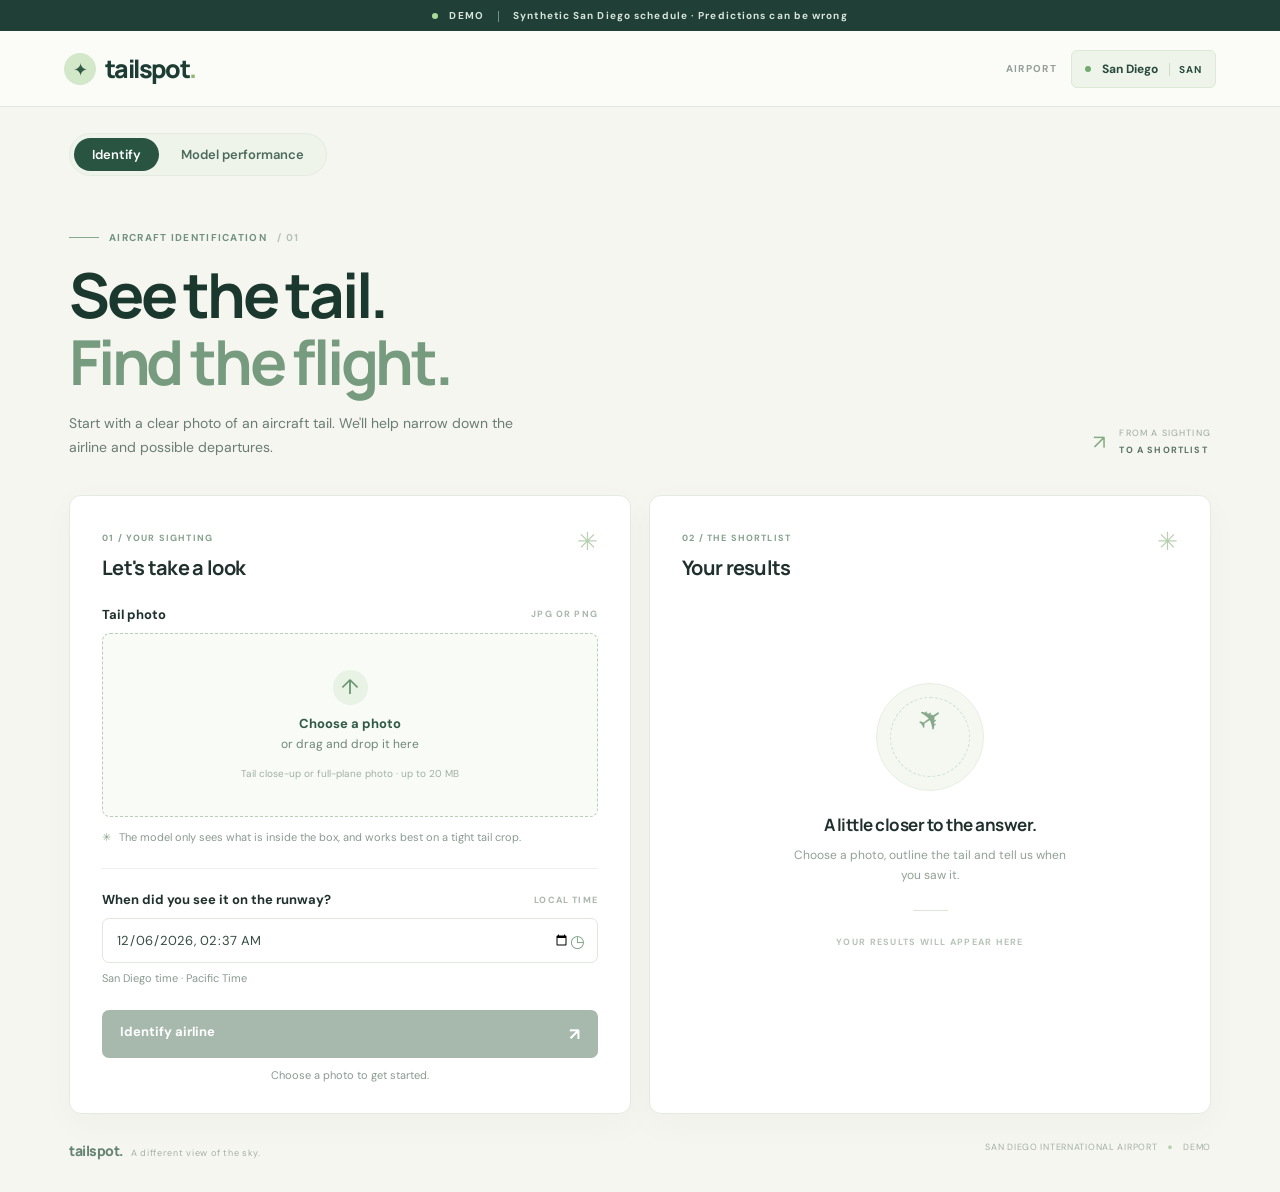
==== commit 527262eb: "Merge pull request #17 from nradich/feature/model-v2-performance Add dataset v2, tracked retraining " ====
--- a/app/static/index.html
+++ b/app/static/index.html
@@ -6,6 +6,7 @@
   <title>tailspot. · Identify the airline from a tail photo</title>
   <link rel="stylesheet" href="styles.css">
   <script src="app.js" defer></script>
+  <script src="performance.js" defer></script>
 </head>
 <body>
   <div class="prototype-banner" role="note"><span class="status-dot" aria-hidden="true"></span> DEMO <span class="banner-divider" aria-hidden="true"></span> Synthetic San Diego schedule · Predictions can be wrong</div>
@@ -18,6 +19,12 @@
   </header>
 
   <main id="top">
+    <div class="view-tabs" role="tablist" aria-label="Tailspot views">
+      <button type="button" class="view-tab" role="tab" id="tab-identify" data-tab="identify" aria-controls="panel-identify" aria-selected="true">Identify</button>
+      <button type="button" class="view-tab" role="tab" id="tab-performance" data-tab="performance" aria-controls="panel-performance" aria-selected="false" tabindex="-1">Model performance</button>
+    </div>
+
+    <div id="panel-identify" class="view-panel" role="tabpanel" aria-labelledby="tab-identify" tabindex="0">
     <section class="intro">
       <div>
         <div class="eyebrow"><span class="line" aria-hidden="true"></span> AIRCRAFT IDENTIFICATION <span class="eyebrow-number">/ 01</span></div>
@@ -145,6 +152,25 @@
             </div>
             <p class="result-warning" id="result-warning" hidden></p>
 
+            <section class="feedback" id="feedback" aria-labelledby="feedback-question" hidden>
+              <p class="feedback-question" id="feedback-question">Did we get the airline right?</p>
+              <div class="feedback-actions" id="feedback-actions">
+                <button type="button" class="feedback-button feedback-yes" id="feedback-yes">✓ Yes, correct</button>
+                <button type="button" class="feedback-button feedback-no" id="feedback-no">✗ No, it was wrong</button>
+              </div>
+              <div class="feedback-correction" id="feedback-correction" hidden>
+                <label for="feedback-airline">Which airline was it?</label>
+                <div class="feedback-correction-row">
+                  <select id="feedback-airline"></select>
+                  <button type="button" class="feedback-button" id="feedback-save">Save answer</button>
+                  <button type="button" class="text-button" id="feedback-cancel">Cancel</button>
+                </div>
+              </div>
+              <p class="feedback-status" id="feedback-status" role="status"></p>
+              <button type="button" class="text-button feedback-change" id="feedback-change" hidden>Change answer</button>
+              <p class="feedback-note">Your answer is saved with this submission to measure how well the model works. It is not used for training without review.</p>
+            </section>
+
             <div class="candidate-heading">
               <div><span class="step">NEXT / SCHEDULE LOOKUP</span><h3>Possible departures</h3><p id="sighting-line"></p></div>
               <span class="count-badge" id="candidate-count"></span>
@@ -173,6 +199,100 @@
         </div>
       </section>
     </div>
+    </div>
+
+    <div id="panel-performance" class="view-panel perf" role="tabpanel" aria-labelledby="tab-performance" tabindex="0" hidden>
+      <section class="intro perf-intro">
+        <div>
+          <div class="eyebrow"><span class="line" aria-hidden="true"></span> MODEL PERFORMANCE <span class="eyebrow-number">/ 02</span></div>
+          <h1>How well does it<br><span>really work?</span></h1>
+          <p>Every compared model version, scored on the same held-out images. The test sets are small, so every number shows how many images it is based on.</p>
+        </div>
+        <div class="perf-toolbar">
+          <button type="button" class="crop-button perf-refresh" id="perf-refresh">Refresh <span aria-hidden="true">↻</span></button>
+          <p class="perf-updated" id="perf-updated" role="status">Not loaded yet</p>
+        </div>
+      </section>
+
+      <!-- Comparison summary (cards, models, matrix, context, drill-down) -->
+      <div id="perf-summary-state" class="perf-state-slot"></div>
+      <p id="perf-empty" class="no-candidates perf-empty" hidden>No comparison has been published yet. Run evaluation/compare.py and evaluation/publish.py.</p>
+
+      <div id="perf-summary-content" hidden>
+        <div class="perf-cards" id="perf-cards"></div>
+
+        <section class="card perf-section" aria-labelledby="perf-models-title">
+          <div class="card-heading">
+            <div><span class="step">A / MODEL VERSIONS</span><h2 id="perf-models-title">Models compared</h2></div>
+            <span class="corner-mark" aria-hidden="true">✳</span>
+          </div>
+          <div id="perf-models"></div>
+        </section>
+
+        <section class="card perf-section" aria-labelledby="perf-matrix-title">
+          <div class="card-heading">
+            <div><span class="step">B / RESULTS</span><h2 id="perf-matrix-title">Accuracy by evaluation set</h2></div>
+            <span class="corner-mark" aria-hidden="true">✳</span>
+          </div>
+          <p class="perf-section-note">Correct / images scored (accuracy), with macro F1 and expected calibration error (ECE, lower is better). The best model in each row is marked.</p>
+          <div id="perf-matrix"></div>
+        </section>
+
+        <section class="card perf-section" aria-labelledby="perf-context-title">
+          <div class="card-heading">
+            <div><span class="step">C / CONTEXT SENSITIVITY</span><h2 id="perf-context-title">How much of the plane should be in the box?</h2></div>
+            <span class="corner-mark" aria-hidden="true">✳</span>
+          </div>
+          <p class="perf-section-note">The same images, cropped around the tail box scaled 1.0× to 3.0× about its centre, and the whole image.</p>
+          <div id="perf-context"></div>
+        </section>
+
+        <section class="card perf-section" aria-labelledby="perf-drill-title">
+          <div class="card-heading">
+            <div><span class="step">D / DRILL-DOWN</span><h2 id="perf-drill-title">Every prediction</h2></div>
+            <span class="corner-mark" aria-hidden="true">✳</span>
+          </div>
+          <div class="perf-controls">
+            <label>Evaluation set <select id="perf-drill-set"></select></label>
+            <label>Variant <select id="perf-drill-variant"></select></label>
+            <label class="perf-check"><input type="checkbox" id="perf-drill-mistakes"> Only mistakes</label>
+          </div>
+          <p class="perf-section-note" id="perf-drill-description"></p>
+          <div id="perf-drill-body" aria-live="polite"></div>
+        </section>
+      </div>
+
+      <section class="card perf-section" aria-labelledby="perf-training-title">
+        <div class="card-heading">
+          <div><span class="step">E / TRAINING</span><h2 id="perf-training-title">Training runs</h2></div>
+          <span class="corner-mark" aria-hidden="true">✳</span>
+        </div>
+        <div id="perf-training-list"></div>
+        <div id="perf-training-detail"></div>
+      </section>
+
+      <section class="card perf-section" aria-labelledby="perf-submissions-title">
+        <div class="card-heading">
+          <div><span class="step">F / IN THE APP</span><h2 id="perf-submissions-title">App submissions</h2></div>
+          <span class="corner-mark" aria-hidden="true">✳</span>
+        </div>
+        <div id="perf-submissions"></div>
+      </section>
+
+      <section class="card perf-section perf-caveats" aria-labelledby="perf-caveats-title">
+        <div class="card-heading">
+          <div><span class="step">G / READ THIS FIRST</span><h2 id="perf-caveats-title">Honest caveats</h2></div>
+          <span class="corner-mark" aria-hidden="true">✳</span>
+        </div>
+        <ul class="perf-caveat-list">
+          <li><strong>The test sets are small.</strong> Each result shows how many images it is based on (n). With 10 images, one mistake moves accuracy by 10 points, so small differences between versions may be noise.</li>
+          <li><strong>Confidence is uncalibrated.</strong> A 90% score does not mean the model is right 90% of the time. ECE shows how far confidence and accuracy disagree.</li>
+          <li><strong>The flight schedule plays no part here.</strong> These numbers score the airline classifier only; the schedule lookup in the Identify tab uses synthetic demo data.</li>
+          <li><strong>“Selected by validation”</strong> marks the new (v2) version with the best accuracy on the 13 validation images; ties are broken by lower log loss, which can favour a model trained without label smoothing. The test sets were not used to choose it.</li>
+          <li id="perf-caveat-stress" hidden><strong>Full-plane stress set:</strong> <span id="perf-caveat-stress-text"></span></li>
+        </ul>
+      </section>
+    </div>
 
     <footer><span><strong>tailspot.</strong> &nbsp; A different view of the sky.</span><span>SAN DIEGO INTERNATIONAL AIRPORT <span class="footer-dot" aria-hidden="true">●</span> DEMO</span></footer>
   </main>
--- a/app/static/styles.css
+++ b/app/static/styles.css
@@ -870,6 +870,114 @@
   font-size: 11px;
   line-height: 1.5;
   margin-top: 14px;
+}
+
+.feedback {
+  margin-top: 16px;
+  padding: 14px 16px;
+  border: 1px solid #dfe7de;
+  border-radius: 8px;
+  background: #f8fbf6;
+}
+
+.feedback-question {
+  margin: 0 0 10px;
+  font: 700 13px 'Manrope', sans-serif;
+  color: #1d3c33;
+}
+
+.feedback-actions,
+.feedback-correction-row {
+  display: flex;
+  flex-wrap: wrap;
+  gap: 8px;
+  align-items: center;
+}
+
+.feedback-correction label {
+  display: block;
+  margin-bottom: 6px;
+  font-size: 11px;
+  font-weight: 700;
+  color: #20312d;
+}
+
+.feedback-correction select {
+  min-width: 180px;
+  padding: 8px 10px;
+  border: 1px solid #dfe7de;
+  border-radius: 5px;
+  background: #fff;
+  font: 500 12px 'DM Sans', sans-serif;
+  color: #20312d;
+}
+
+.feedback-button {
+  padding: 9px 14px;
+  border: 1px solid #c9d8cb;
+  border-radius: 6px;
+  background: #fff;
+  color: #285441;
+  font: 700 12px 'DM Sans', sans-serif;
+  cursor: pointer;
+}
+
+.feedback-button:hover:not(:disabled) {
+  background: #eef4ea;
+}
+
+.feedback-yes {
+  background: #285441;
+  border-color: #285441;
+  color: #fff;
+}
+
+.feedback-yes:hover:not(:disabled) {
+  background: #1a4231;
+}
+
+.feedback-no {
+  color: #ad4a3c;
+  border-color: #e6c9c3;
+}
+
+.feedback-button:disabled,
+.feedback-correction select:disabled {
+  opacity: .55;
+  cursor: not-allowed;
+}
+
+.feedback-button:focus-visible,
+.feedback-correction select:focus-visible {
+  outline: 2px solid #285441;
+  outline-offset: 2px;
+}
+
+.feedback-status {
+  margin: 10px 0 0;
+  font-size: 12px;
+  font-weight: 600;
+  color: #285441;
+}
+
+.feedback-status:empty {
+  display: none;
+}
+
+.feedback-status.is-error {
+  color: #ad4a3c;
+}
+
+.feedback-change {
+  margin-top: 4px;
+  padding: 0;
+}
+
+.feedback-note {
+  margin: 10px 0 0;
+  font-size: 10px;
+  line-height: 1.5;
+  color: #8a9990;
 }
 
 .candidate-heading {
@@ -1080,3 +1188,150 @@
   }
   .upload { transition: none; }
 }
+
+/* ---------- View tabs ---------- */
+.view-tabs {
+  display: inline-flex;
+  gap: 4px;
+  margin-top: 26px;
+  padding: 4px;
+  background: #eef4ea;
+  border: 1px solid #e4eae2;
+  border-radius: 999px;
+}
+.view-tab {
+  border: 0;
+  background: transparent;
+  color: #4d6a5b;
+  font: 600 13px 'DM Sans', sans-serif;
+  padding: 8px 18px;
+  border-radius: 999px;
+  cursor: pointer;
+}
+.view-tab:hover { color: #1d3c33; }
+.view-tab[aria-selected="true"] { background: #285441; color: #fff; }
+
+/* ---------- Performance panel ---------- */
+.perf-toolbar { display: flex; flex-direction: column; align-items: flex-end; gap: 8px; }
+.perf-updated, .perf-muted, .perf-loading { font-size: 12px; color: #708579; }
+.perf-loading { padding: 18px 0; }
+.perf-section { margin-bottom: 18px; }
+.perf-section-note { font-size: 13px; color: #708579; line-height: 1.6; margin: -12px 0 16px; max-width: 760px; }
+.perf-empty, .perf-state-slot:not(:empty) { margin-bottom: 18px; }
+.perf-error {
+  display: flex; align-items: center; justify-content: space-between; gap: 14px;
+  padding: 14px 16px; border: 1px solid #ecd2cc; background: #fbf1ee; border-radius: 10px;
+  color: #ad4a3c; font-size: 13px;
+}
+.perf-retry { flex: none; }
+.perf h3 { font-size: 15px; letter-spacing: -.3px; color: #1d3c33; margin: 0 0 10px; }
+.perf h4 { font: 700 10px 'DM Sans', sans-serif; letter-spacing: .12em; text-transform: uppercase; color: #85a18c; margin: 16px 0 8px; }
+
+.perf-cards { display: grid; grid-template-columns: repeat(4, minmax(0, 1fr)); gap: 12px; margin-bottom: 18px; }
+.perf-card {
+  display: flex; flex-direction: column; gap: 4px; padding: 14px 16px;
+  background: #f4f8f1; border: 1px solid #e4eae2; border-radius: 10px;
+}
+.perf-card-label { font-size: 10px; letter-spacing: .12em; font-weight: 700; color: #85a18c; text-transform: uppercase; }
+.perf-card-value { font: 700 20px Manrope, sans-serif; color: #1d3c33; letter-spacing: -.5px; }
+.perf-card-sub { font-size: 11px; color: #708579; }
+
+/* Tables */
+.perf-table-wrap { overflow-x: auto; border: 1px solid #e4eae2; border-radius: 10px; }
+.perf-table-wrap:focus-visible { outline: 2px solid #285441; outline-offset: 2px; }
+.perf-table { width: 100%; border-collapse: collapse; font-size: 12.5px; font-variant-numeric: tabular-nums; }
+.perf-table th, .perf-table td { padding: 8px 10px; text-align: left; border-bottom: 1px solid #e4eae2; vertical-align: top; }
+.perf-table thead th {
+  background: #f4f8f1; color: #4d6a5b; font-size: 10px; letter-spacing: .1em; text-transform: uppercase;
+  font-weight: 700; white-space: nowrap;
+}
+.perf-table tbody tr:last-child > * { border-bottom: 0; }
+.perf-table tbody th { font-weight: 600; color: #1d3c33; }
+.perf-table tr.is-selected > * { background: #f4f8f1; }
+.perf-table tr.is-wrong > * { background: #fbf1ee; }
+.perf-row-title { display: block; }
+.perf-row-variant { display: block; font-size: 11px; color: #285441; font-weight: 600; }
+.perf-row-desc { display: block; max-width: 360px; margin-top: 4px; font-size: 11px; font-weight: 400; color: #708579; line-height: 1.5; }
+.perf-cell { white-space: nowrap; }
+.perf-cell-main { display: block; font-weight: 600; color: #20312d; }
+.perf-cell-sub { display: block; font-size: 11px; color: #708579; margin-top: 2px; }
+.perf-cell.is-best { background: #eef4ea; }
+.perf-cell.is-best .perf-cell-main { color: #285441; }
+.perf-star { color: #c9873e; margin-left: 4px; }
+.perf-ok { color: #285441; font-weight: 700; }
+.perf-bad { color: #ad4a3c; font-weight: 700; }
+
+.perf-badge {
+  display: inline-block; margin: 0 4px 3px 0; padding: 2px 8px; border-radius: 999px;
+  font-size: 10.5px; font-weight: 600; background: #eef4ea; color: #285441; border: 1px solid #dbe6d6; white-space: nowrap;
+}
+.perf-badge-serving { background: #285441; color: #fff; border-color: #285441; }
+.perf-badge-selected { background: #fff6e8; color: #8a5a1f; border-color: #f0dcbb; }
+.perf-badge-status-running, .perf-badge-status-scheduled { background: #e8f0fa; color: #2f5f8f; border-color: #cfe0f2; }
+.perf-badge-status-failed, .perf-badge-status-killed { background: #fbf1ee; color: #ad4a3c; border-color: #ecd2cc; }
+.perf-detail-title .perf-badge { vertical-align: middle; margin-left: 6px; }
+.perf-link-button {
+  border: 1px solid #cddccb; background: #fff; color: #285441; border-radius: 999px;
+  padding: 4px 10px; font: 600 11.5px 'DM Sans', sans-serif; cursor: pointer; white-space: nowrap;
+}
+.perf-link-button[aria-pressed="true"] { background: #285441; border-color: #285441; color: #fff; }
+
+/* Charts */
+.perf-chart-grid { display: grid; grid-template-columns: repeat(2, minmax(0, 1fr)); gap: 18px; }
+.perf-figure { margin: 0; }
+.perf-figure-title { font: 600 13px Manrope, sans-serif; color: #1d3c33; margin-bottom: 6px; }
+.perf-chart { display: block; width: 100%; height: auto; overflow: visible; }
+.perf-grid { stroke: #e4eae2; stroke-width: 1; }
+.perf-axis { fill: #708579; font: 11px 'DM Sans', sans-serif; }
+.perf-axis-label { font-weight: 600; }
+.perf-legend { list-style: none; display: flex; flex-wrap: wrap; gap: 6px 14px; padding: 0; margin: 6px 0 0; font-size: 12px; color: #4d6a5b; }
+.perf-legend li { display: inline-flex; align-items: center; gap: 6px; }
+.perf-swatch { width: 16px; height: 3px; border-radius: 2px; background: var(--swatch); }
+.perf-swatch.is-dashed { background: repeating-linear-gradient(90deg, var(--swatch) 0 5px, transparent 5px 8px); }
+#perf-training-detail:not(:empty) { margin-top: 22px; }
+
+/* Bars & histogram */
+.perf-bars { min-width: 0; }
+.perf-bars h4:first-child { margin-top: 0; }
+.perf-bar-row { display: grid; grid-template-columns: 84px 1fr 40px; align-items: center; gap: 10px; margin-bottom: 7px; font-size: 12px; }
+.perf-bar-label { color: #20312d; }
+.perf-bar-track { height: 8px; background: #eef4ea; border-radius: 999px; overflow: hidden; }
+.perf-bar-fill { display: block; height: 100%; background: #779b7e; border-radius: 999px; }
+.perf-bar-value { text-align: right; color: #4d6a5b; font-variant-numeric: tabular-nums; }
+.perf-hist { display: flex; align-items: flex-end; gap: 8px; height: 150px; padding-top: 4px; }
+.perf-hist-col { flex: 1; height: 100%; display: flex; flex-direction: column; justify-content: flex-end; align-items: stretch; text-align: center; }
+.perf-hist-bar { display: block; min-height: 2px; background: #285441; border-radius: 6px 6px 0 0; }
+.perf-hist-count { font-size: 11px; color: #4d6a5b; margin-bottom: 3px; }
+.perf-hist-label { font-size: 10px; color: #708579; margin-top: 5px; white-space: nowrap; }
+.perf-sub-grid { display: grid; grid-template-columns: repeat(2, minmax(0, 1fr)); gap: 24px; margin-bottom: 8px; }
+
+/* Drill-down */
+.perf-controls { display: flex; flex-wrap: wrap; gap: 12px 18px; align-items: flex-end; margin-bottom: 12px; font-size: 12px; color: #4d6a5b; font-weight: 600; }
+.perf-controls label { display: flex; flex-direction: column; gap: 5px; }
+.perf-controls select {
+  min-width: 200px; padding: 8px 10px; border: 1px solid #d6e0d3; border-radius: 8px;
+  background: #fff; color: #20312d; font: 500 13px 'DM Sans', sans-serif;
+}
+.perf-controls select:focus-visible { outline: 2px solid #285441; outline-offset: 2px; }
+.perf-controls .perf-check { flex-direction: row; align-items: center; padding-bottom: 8px; }
+.perf-drill-version { padding-top: 18px; margin-top: 18px; border-top: 1px solid #e4eae2; }
+.perf-drill-version:first-child { border-top: 0; margin-top: 0; padding-top: 4px; }
+.perf-drill-grid { display: grid; grid-template-columns: minmax(0, 3fr) minmax(0, 2fr); gap: 20px; margin-bottom: 14px; align-items: start; }
+.perf-confusion td.perf-cm { text-align: center; }
+.perf-cm.is-diag { background: #eef4ea; color: #285441; font-weight: 700; }
+.perf-cm.is-off { background: #fbf1ee; color: #ad4a3c; font-weight: 700; }
+.perf-cm.is-zero { color: #c3cdc6; }
+
+.perf-caveat-list { margin: 0; padding-left: 18px; font-size: 13px; line-height: 1.7; color: #4d6a5b; }
+.perf-caveat-list li + li { margin-top: 6px; }
+
+@media (max-width: 760px) {
+  .view-tabs { display: flex; }
+  .view-tab { flex: 1; padding: 8px 10px; }
+  .perf-intro { flex-direction: column; align-items: flex-start; gap: 16px; }
+  .perf-toolbar { align-items: flex-start; }
+  .perf-cards { grid-template-columns: repeat(2, minmax(0, 1fr)); }
+  .perf-chart-grid, .perf-sub-grid, .perf-drill-grid { grid-template-columns: 1fr; }
+  .perf-controls select { min-width: 0; width: 100%; }
+  .perf-controls label { flex: 1 1 100%; }
+}
